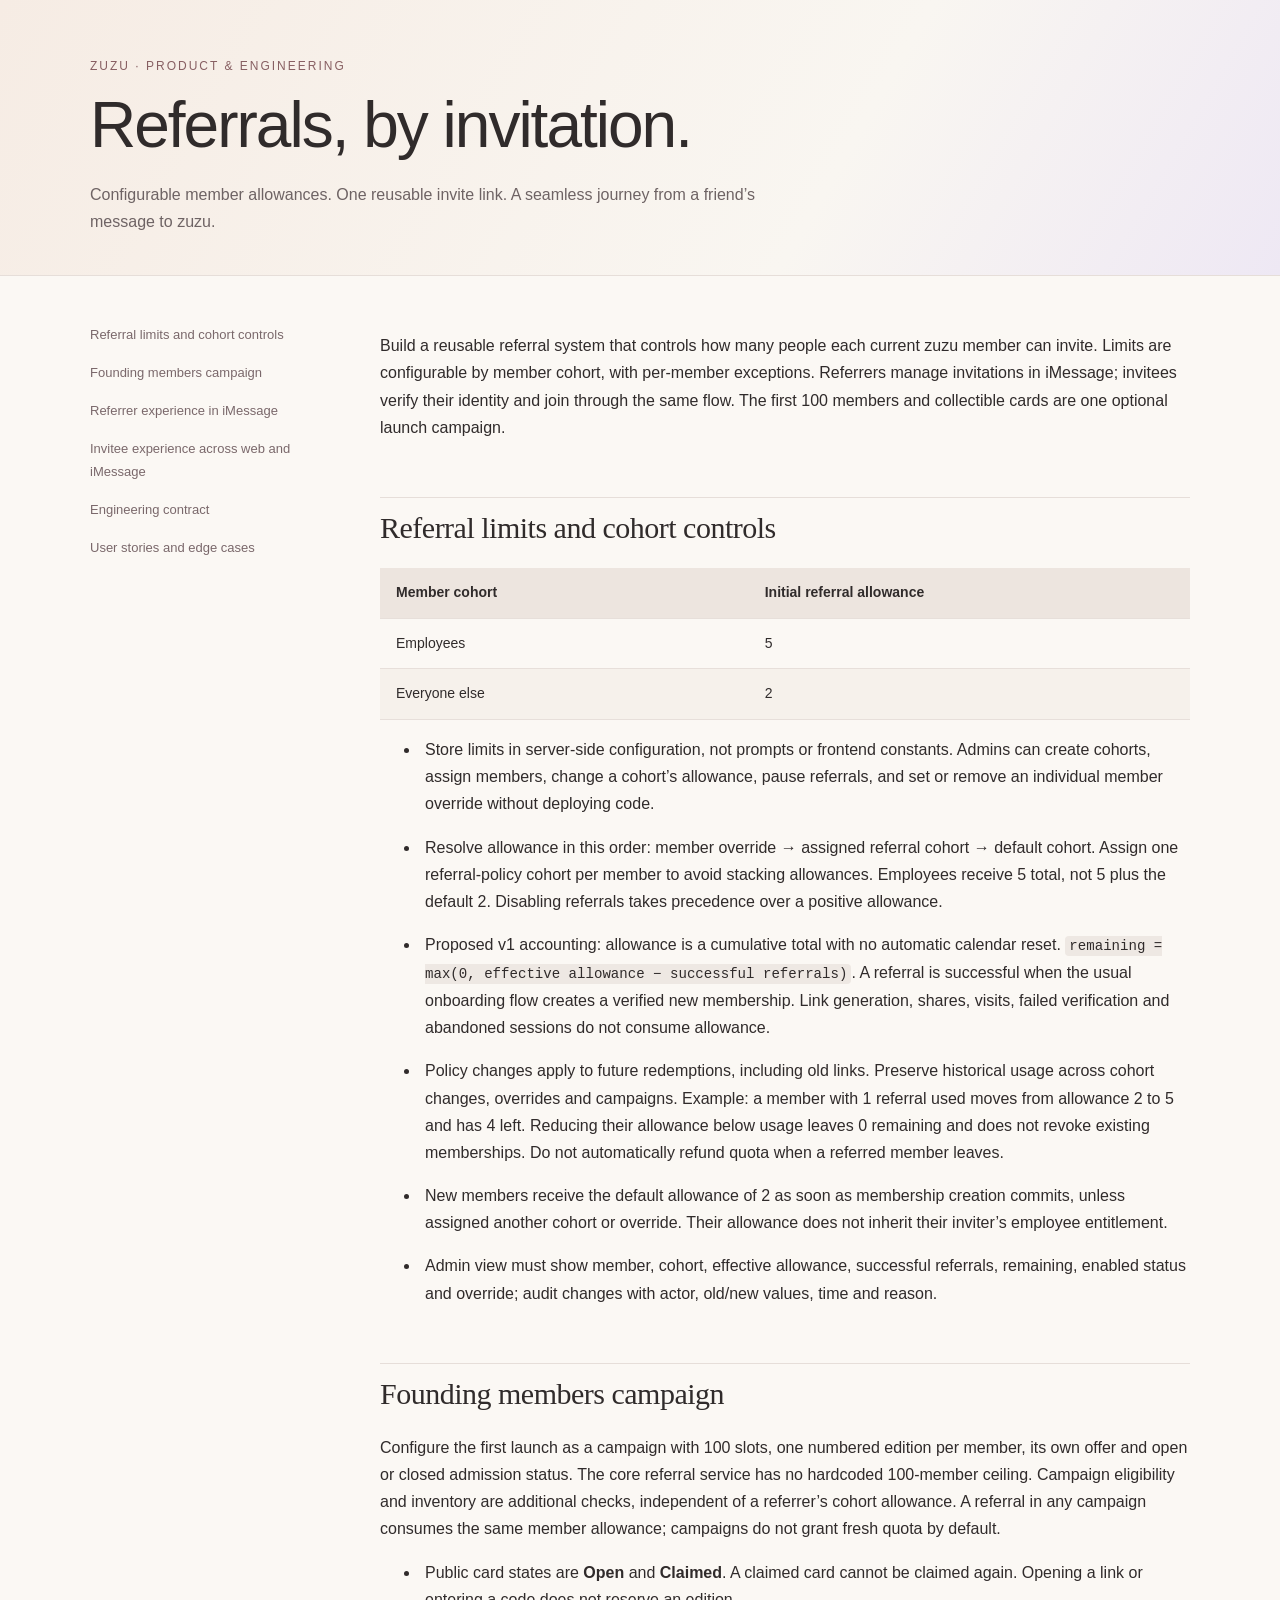
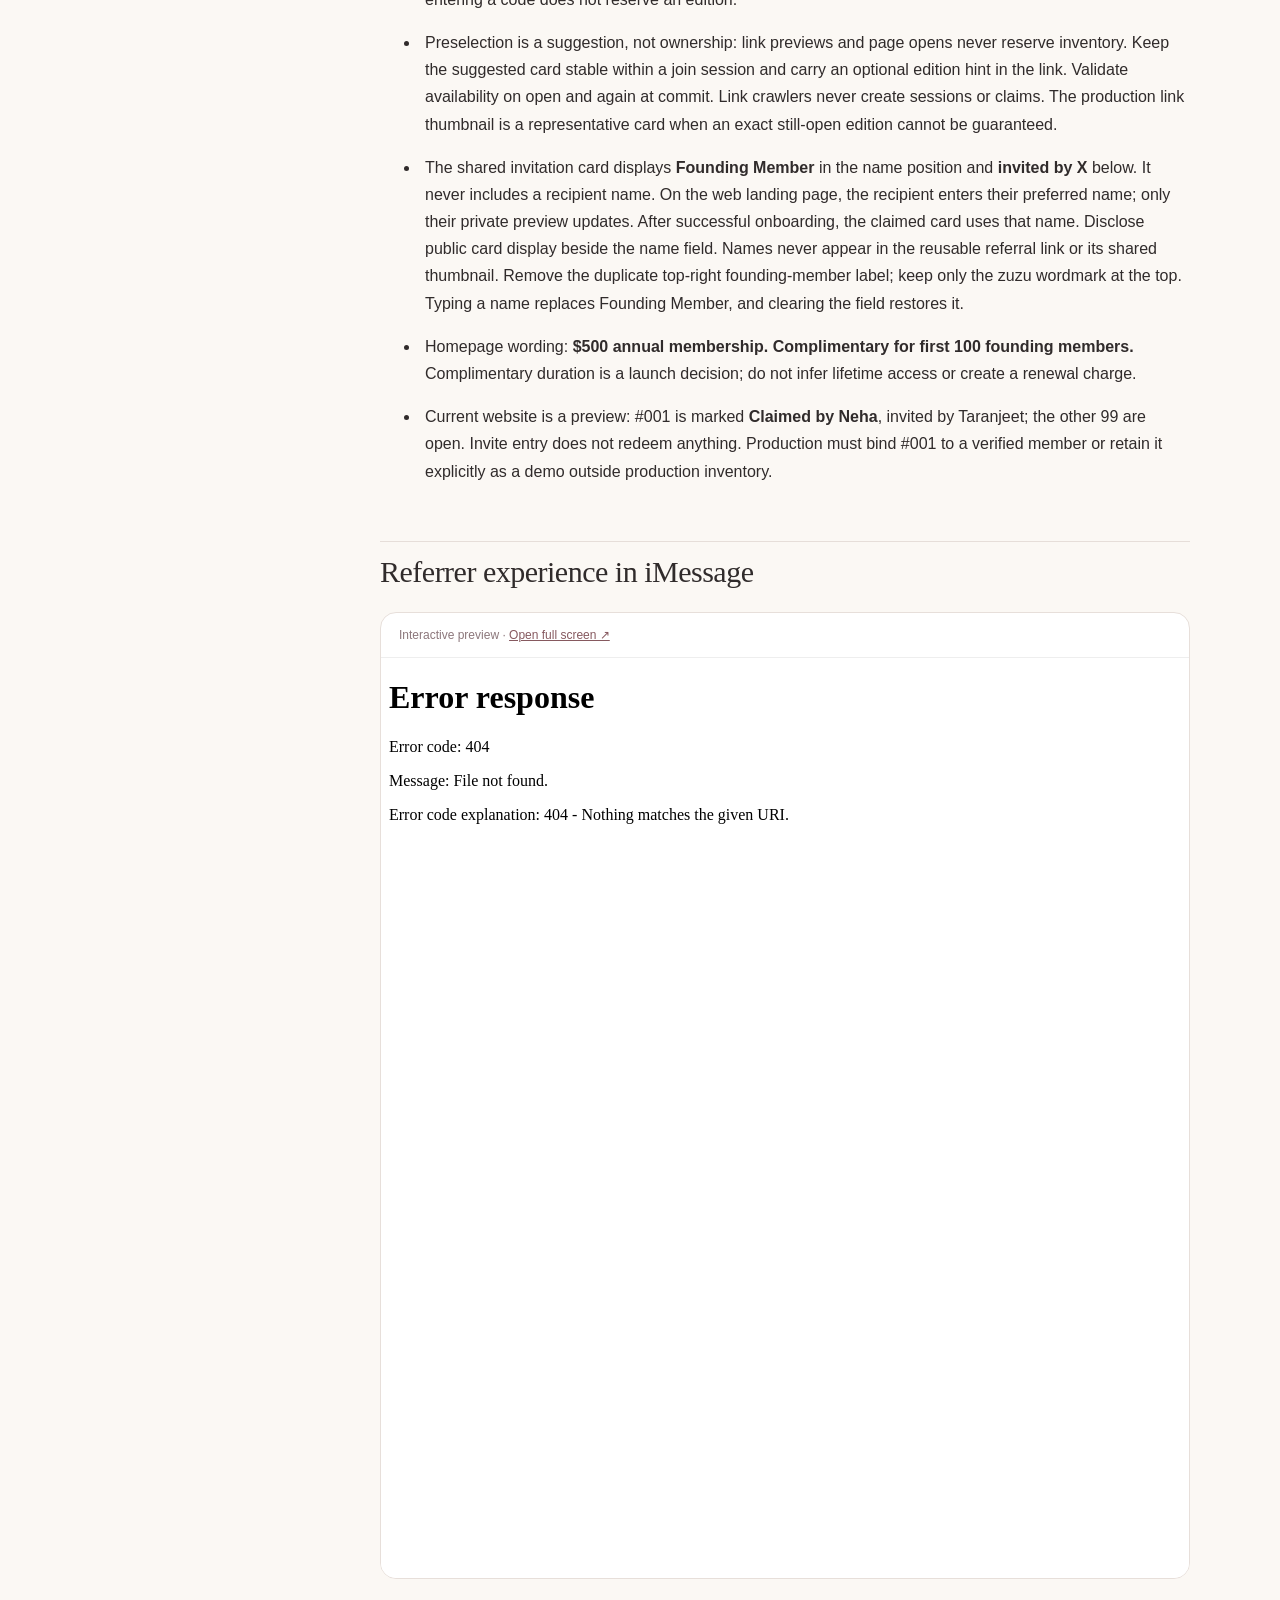
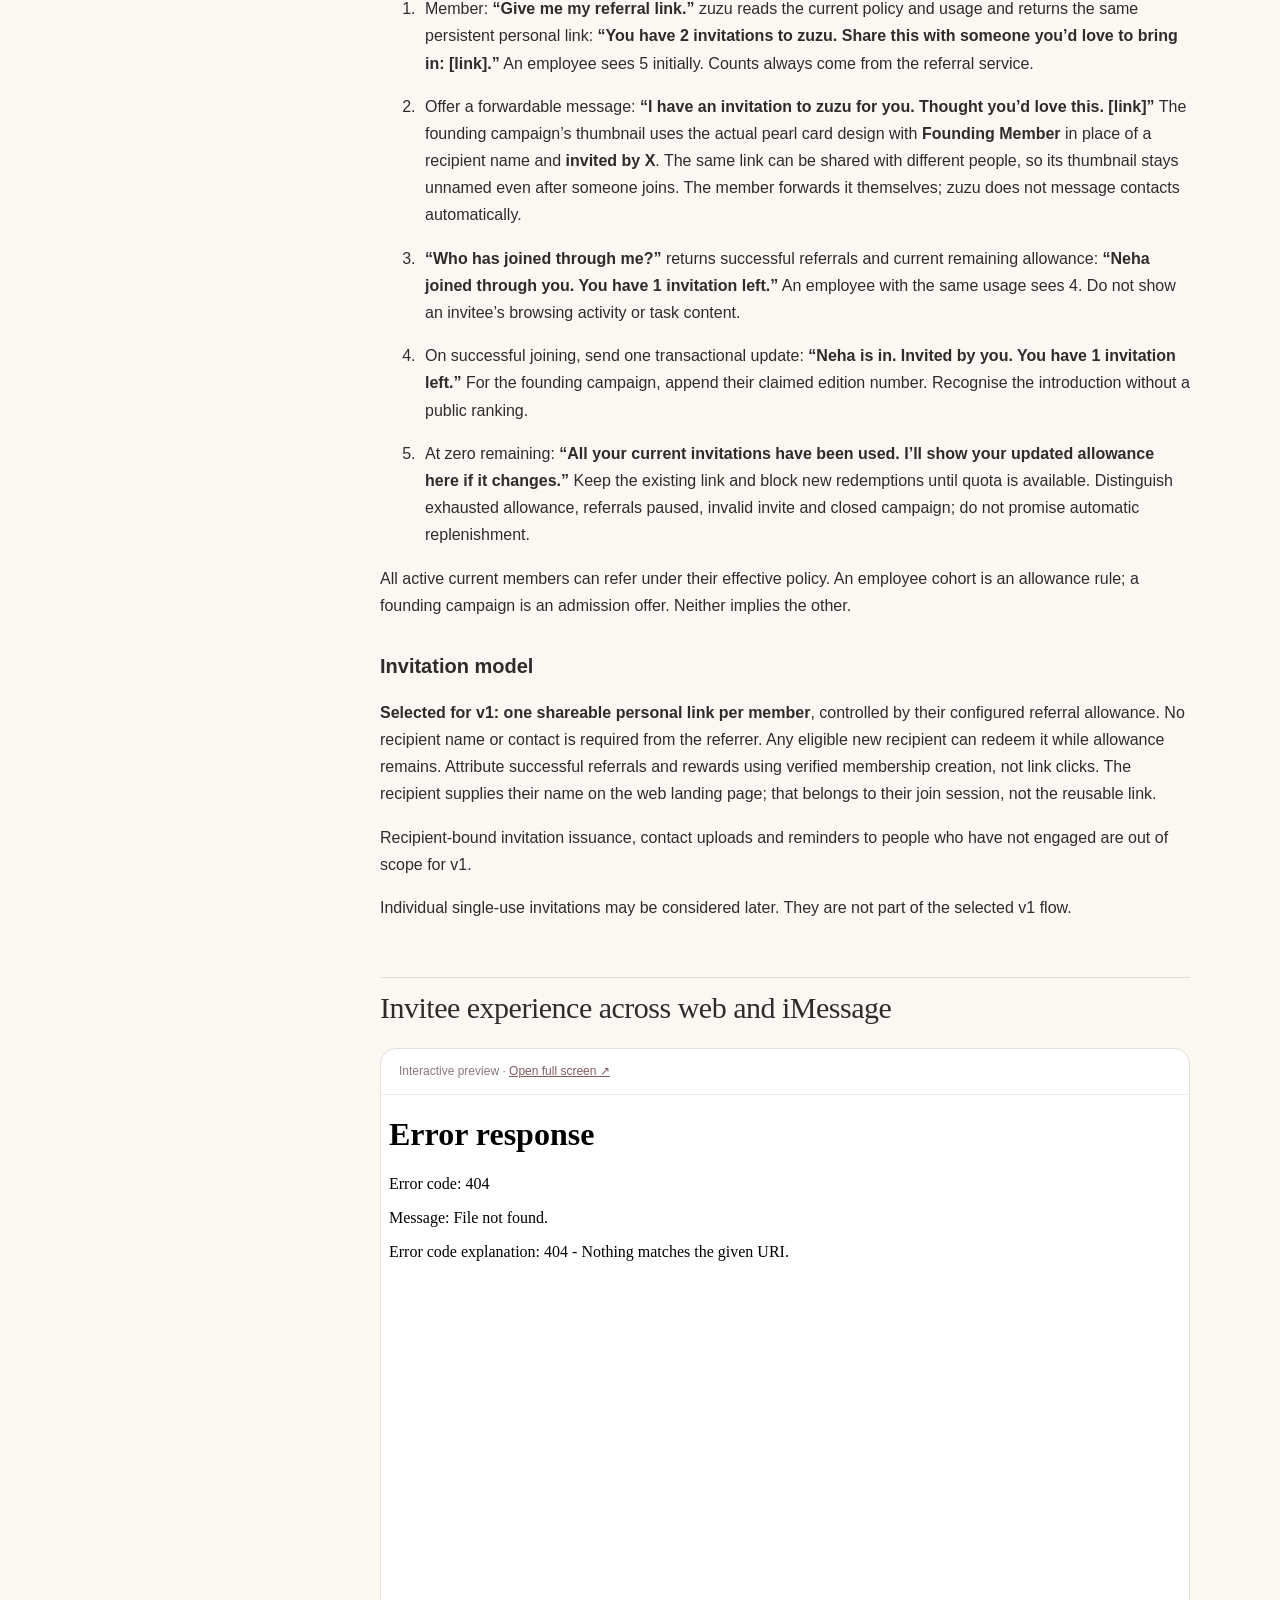
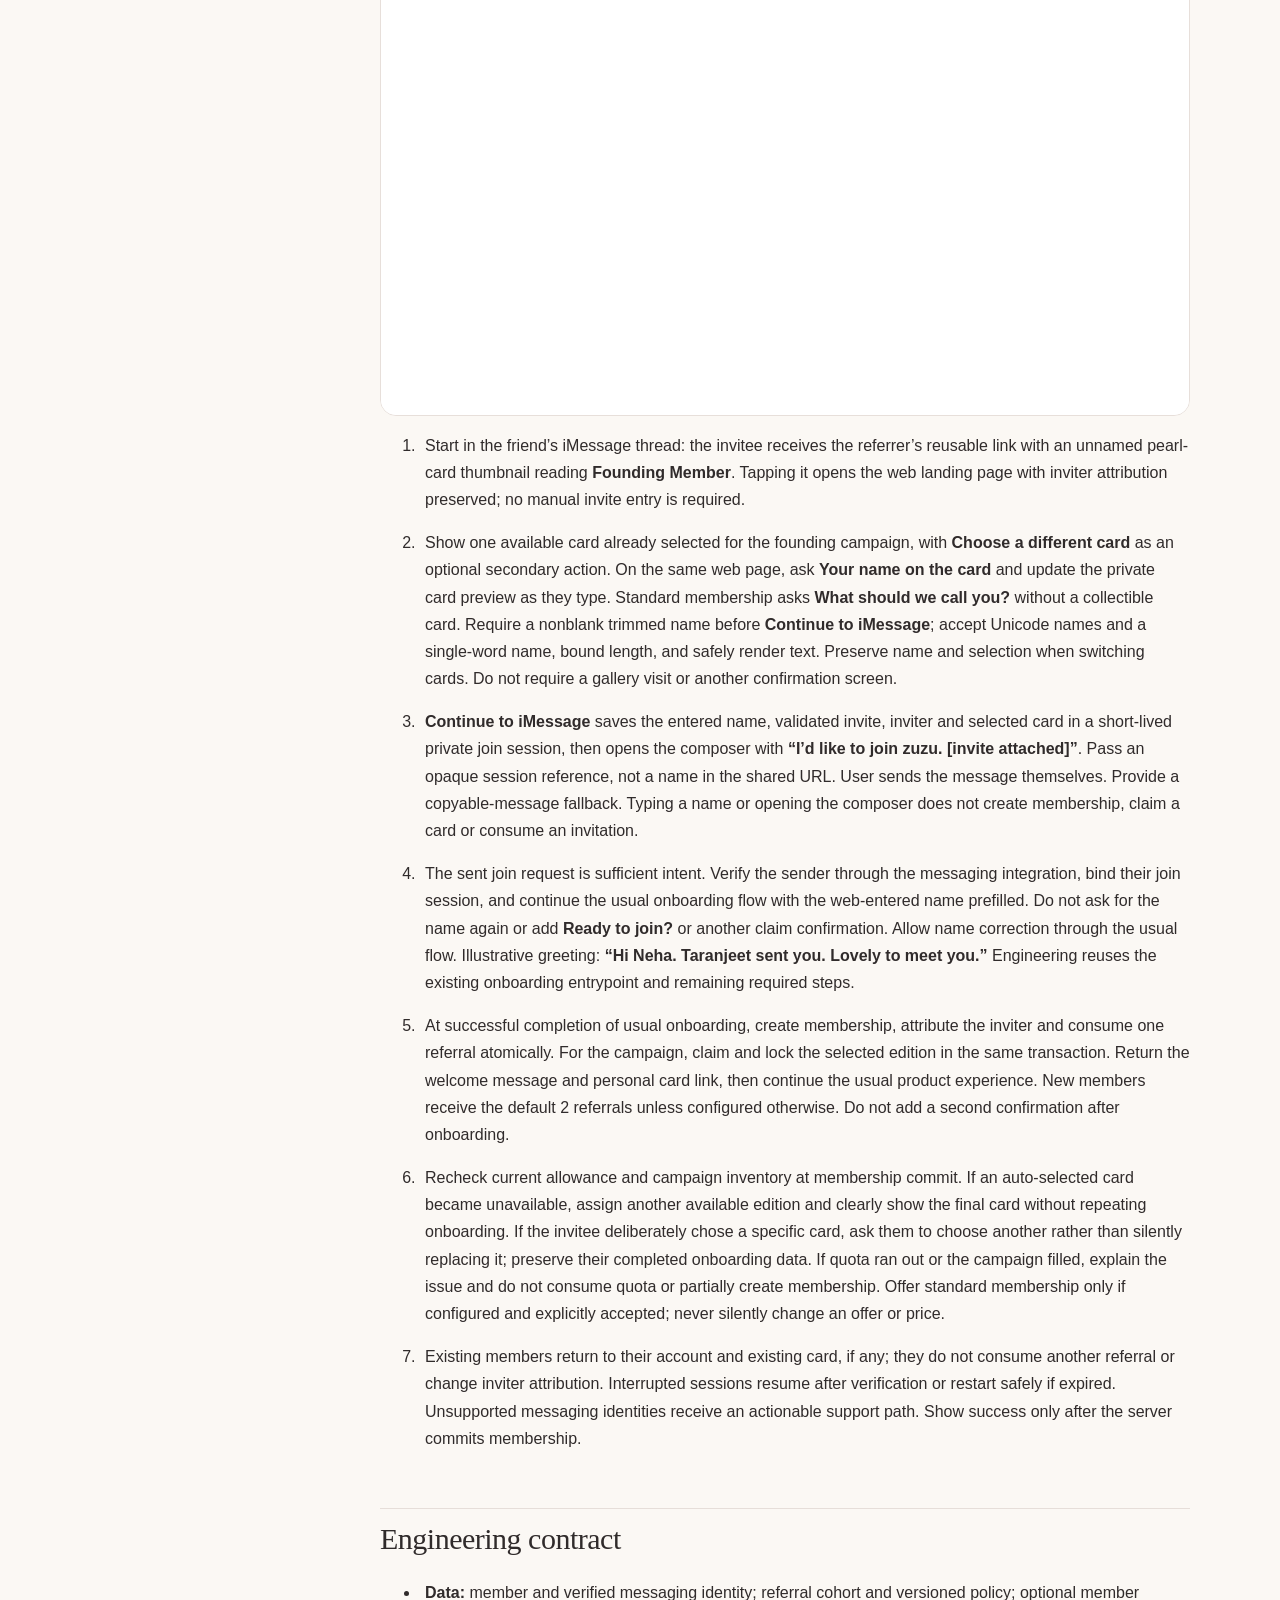
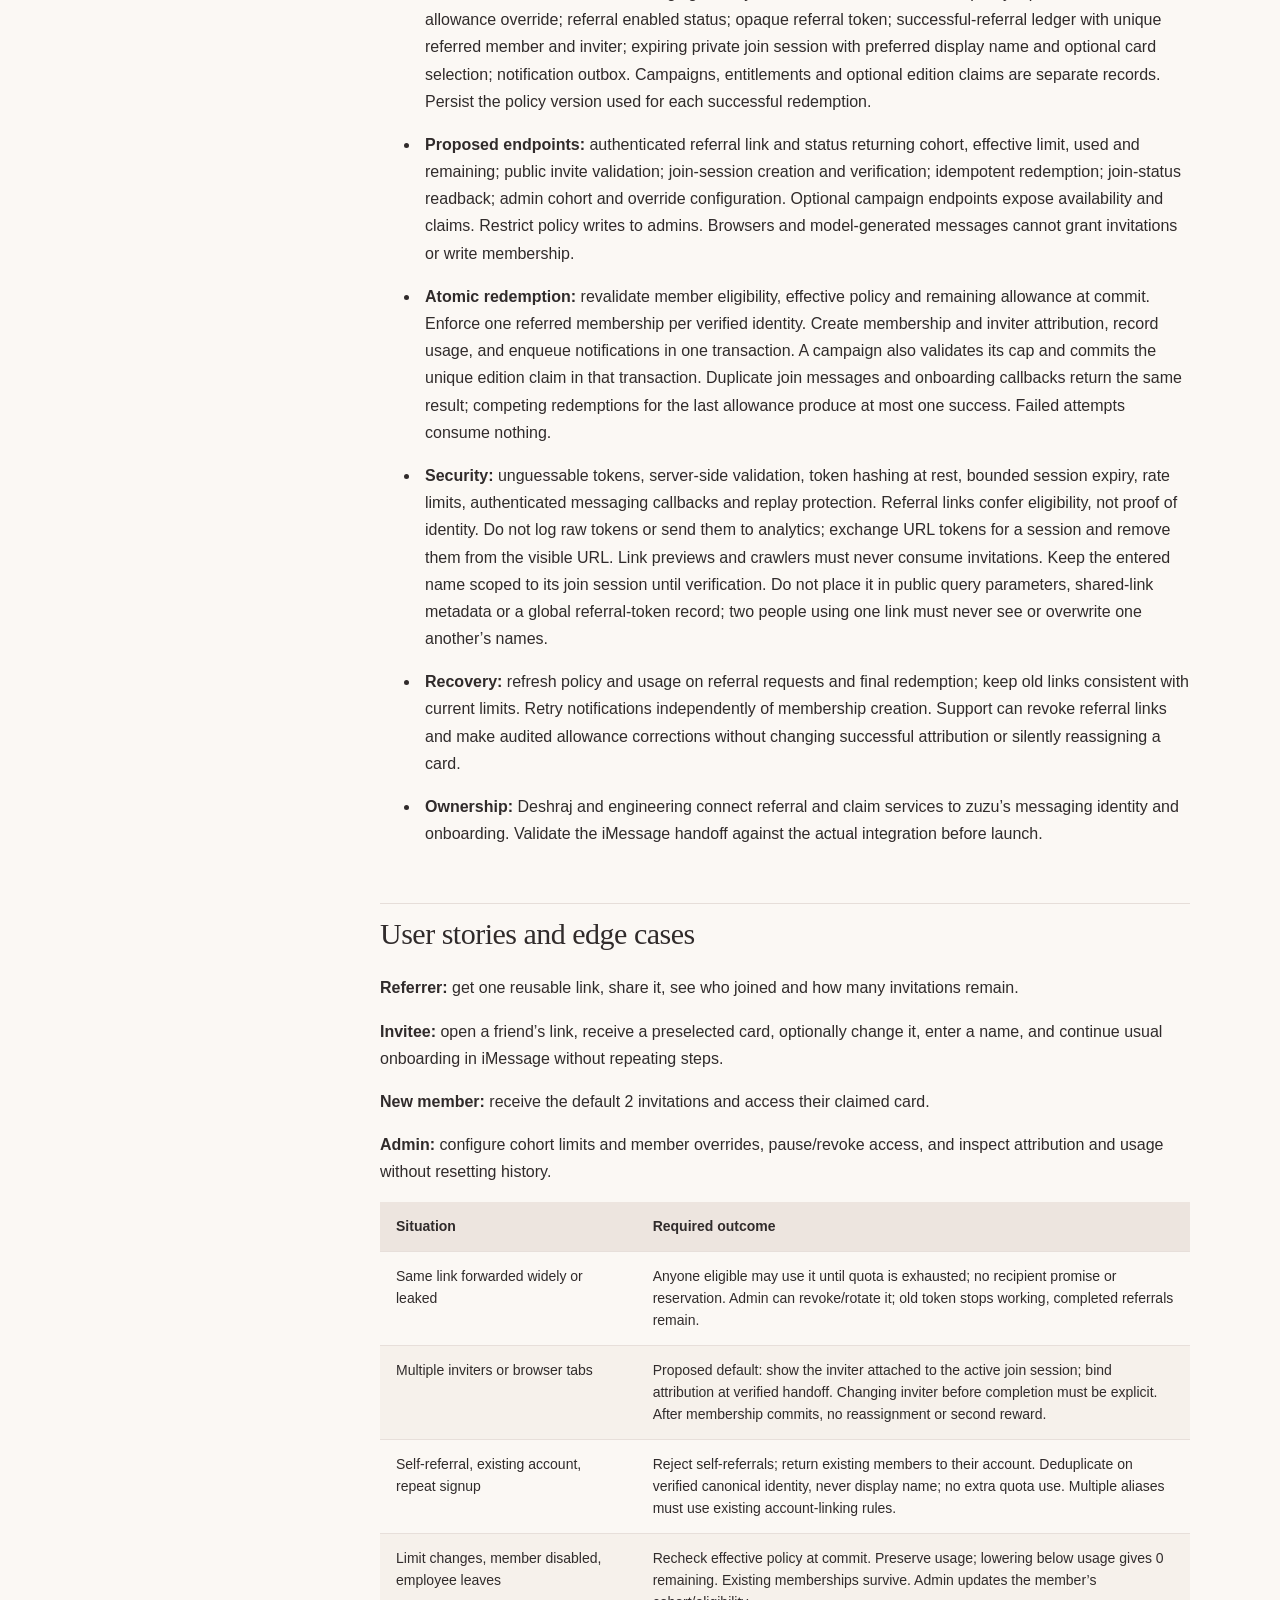
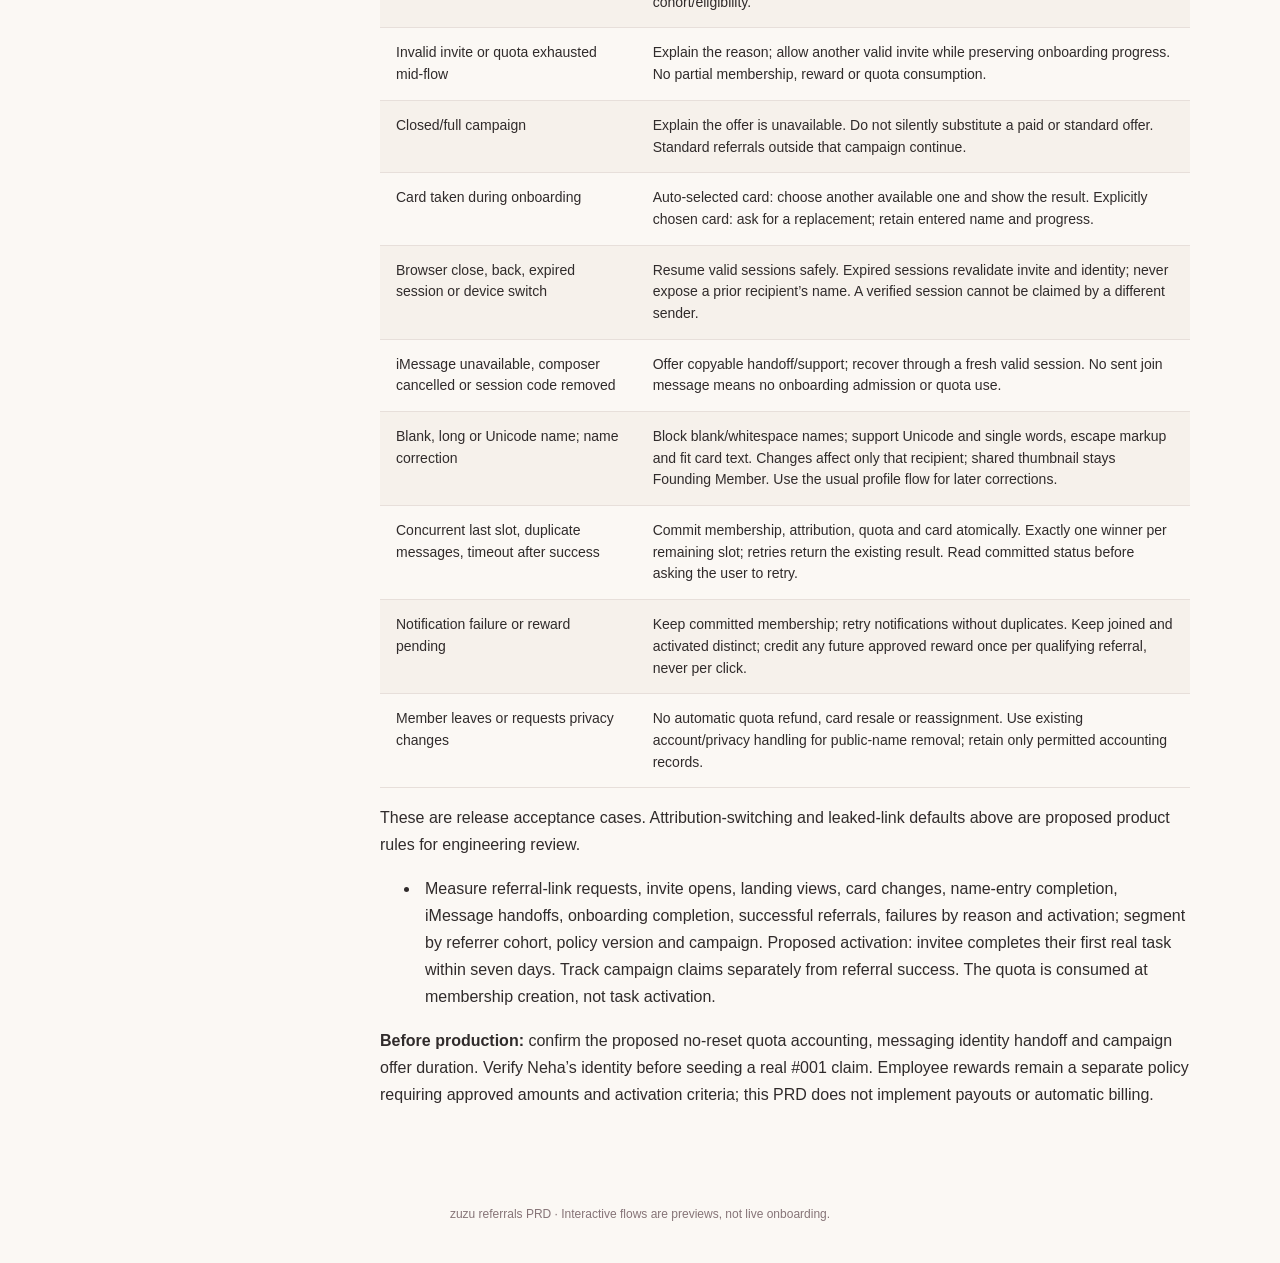
==== index.html @ 3285a761 "Publish index.html for referrals PRD" ====
<!doctype html><html lang="en"><head><meta charset="utf-8"><meta name="viewport" content="width=device-width, initial-scale=1"><meta name="robots" content="noindex,nofollow"><title>zuzu referrals PRD</title><style>*{box-sizing:border-box}html{scroll-behavior:smooth;scroll-padding-top:35px}body{margin:0;background:#fbf8f4;color:#302b2b;font:16px/1.7 -apple-system,BlinkMacSystemFont,Segoe UI,sans-serif}header{border-bottom:1px solid #e6ded9;padding:56px max(24px,calc((100vw - 1100px)/2)) 40px;background:linear-gradient(120deg,#f6ece4,#f9f6f1 65%,#eee8f4)}.eyebrow{font-size:12px;text-transform:uppercase;letter-spacing:2px;color:#875f62}h1{font-size:clamp(36px,6vw,64px);letter-spacing:-2px;line-height:1.1;margin:14px 0 20px;font-weight:500}header p{max-width:690px;margin:0;color:#6e6364}.layout{display:grid;grid-template-columns:230px minmax(0,810px);gap:60px;max-width:1150px;padding:40px 25px;margin:auto}aside{position:sticky;top:32px;align-self:start;font-size:13px}aside a{display:block;padding:8px 0;color:#7a686b;text-decoration:none}main{min-width:0}h2{font:500 30px/1.2 Georgia,serif;letter-spacing:-.5px;margin:56px 0 22px;padding-top:12px;border-top:1px solid #e6ded9}h3{font-size:20px;margin:30px 0 15px}p,ul,ol{margin:16px 0}li{padding-left:5px}strong{font-weight:600}a{color:#86595f}code{background:#eee8e3;padding:2px 4px;border-radius:4px;font-size:.88em}.table{overflow:auto}table{border-collapse:collapse;width:100%;font-size:14px;line-height:1.55}th{text-align:left;background:#ede5df}td,th{padding:14px 16px;vertical-align:top;border-bottom:1px solid #e7dfda}td:first-child{min-width:160px}tr:nth-child(even){background:#f6f1eb}.mock{background:white;border:1px solid #e7dfda;border-radius:16px;overflow:hidden}.mock-label{padding:12px 18px;font-size:12px;color:#8c777b;border-bottom:1px solid #eee}iframe{display:block;width:100%;height:920px;border:0;background:white}footer{padding:40px;text-align:center;color:#867477;font-size:12px}@media(max-width:800px){.layout{display:block;padding:24px 18px}aside{position:static;display:flex;gap:16px;overflow:auto;border-bottom:1px solid #ddd;padding-bottom:12px}aside a{min-width:150px}iframe{height:860px}h2{font-size:28px}header{padding:36px 22px}td,th{padding:12px}}</style></head><body><header><div class="eyebrow">zuzu · Product & engineering</div><h1>Referrals, by invitation.</h1><p>Configurable member allowances. One reusable invite link. A seamless journey from a friend’s message to zuzu.</p></header><div class="layout"><aside><a href="#referral-limits-and-cohort-controls">Referral limits and cohort controls</a><a href="#founding-members-campaign">Founding members campaign</a><a href="#referrer-experience-in-imessage">Referrer experience in iMessage</a><a href="#invitee-experience-across-web-and-imessage">Invitee experience across web and iMessage</a><a href="#engineering-contract">Engineering contract</a><a href="#user-stories-and-edge-cases">User stories and edge cases</a></aside><main><p>Build a reusable referral system that controls how many people each current zuzu member can invite. Limits are configurable by member cohort, with per-member exceptions. Referrers manage invitations in iMessage; invitees verify their identity and join through the same flow. The first 100 members and collectible cards are one optional launch campaign.</p><h2 id="referral-limits-and-cohort-controls">Referral limits and cohort controls</h2><div class="table"><table><thead><tr><th>Member cohort</th><th>Initial referral allowance</th></tr></thead><tbody><tr><td>Employees</td><td>5</td></tr><tr><td>Everyone else</td><td>2</td></tr></tbody></table></div><ul><li>Store limits in server-side configuration, not prompts or frontend constants. Admins can create cohorts, assign members, change a cohort’s allowance, pause referrals, and set or remove an individual member override without deploying code.</li></ul><ul><li>Resolve allowance in this order: member override → assigned referral cohort → default cohort. Assign one referral-policy cohort per member to avoid stacking allowances. Employees receive 5 total, not 5 plus the default 2. Disabling referrals takes precedence over a positive allowance.</li></ul><ul><li>Proposed v1 accounting: allowance is a cumulative total with no automatic calendar reset. <code>remaining = max(0, effective allowance − successful referrals)</code>. A referral is successful when the usual onboarding flow creates a verified new membership. Link generation, shares, visits, failed verification and abandoned sessions do not consume allowance.</li></ul><ul><li>Policy changes apply to future redemptions, including old links. Preserve historical usage across cohort changes, overrides and campaigns. Example: a member with 1 referral used moves from allowance 2 to 5 and has 4 left. Reducing their allowance below usage leaves 0 remaining and does not revoke existing memberships. Do not automatically refund quota when a referred member leaves.</li></ul><ul><li>New members receive the default allowance of 2 as soon as membership creation commits, unless assigned another cohort or override. Their allowance does not inherit their inviter’s employee entitlement.</li></ul><ul><li>Admin view must show member, cohort, effective allowance, successful referrals, remaining, enabled status and override; audit changes with actor, old/new values, time and reason.</li></ul><h2 id="founding-members-campaign">Founding members campaign</h2><p>Configure the first launch as a campaign with 100 slots, one numbered edition per member, its own offer and open or closed admission status. The core referral service has no hardcoded 100-member ceiling. Campaign eligibility and inventory are additional checks, independent of a referrer’s cohort allowance. A referral in any campaign consumes the same member allowance; campaigns do not grant fresh quota by default.</p><ul><li>Public card states are <strong>Open</strong> and <strong>Claimed</strong>. A claimed card cannot be claimed again. Opening a link or entering a code does not reserve an edition.</li></ul><ul><li>Preselection is a suggestion, not ownership: link previews and page opens never reserve inventory. Keep the suggested card stable within a join session and carry an optional edition hint in the link. Validate availability on open and again at commit. Link crawlers never create sessions or claims. The production link thumbnail is a representative card when an exact still-open edition cannot be guaranteed.</li></ul><ul><li>The shared invitation card displays <strong>Founding Member</strong> in the name position and <strong>invited by X</strong> below. It never includes a recipient name. On the web landing page, the recipient enters their preferred name; only their private preview updates. After successful onboarding, the claimed card uses that name. Disclose public card display beside the name field. Names never appear in the reusable referral link or its shared thumbnail. Remove the duplicate top-right founding-member label; keep only the zuzu wordmark at the top. Typing a name replaces Founding Member, and clearing the field restores it.</li></ul><ul><li>Homepage wording: <strong>$500 annual membership. Complimentary for first 100 founding members.</strong> Complimentary duration is a launch decision; do not infer lifetime access or create a renewal charge.</li></ul><ul><li>Current website is a preview: #001 is marked <strong>Claimed by Neha</strong>, invited by Taranjeet; the other 99 are open. Invite entry does not redeem anything. Production must bind #001 to a verified member or retain it explicitly as a demo outside production inventory.</li></ul><h2 id="referrer-experience-in-imessage">Referrer experience in iMessage</h2><div class="mock"><div class="mock-label">Interactive preview · <a href="referrer.html" target="_blank">Open full screen ↗</a></div><iframe title="referrer interactive journey" src="referrer.html" loading="lazy"></iframe></div><ol start="1"><li>Member: <strong>“Give me my referral link.”</strong> zuzu reads the current policy and usage and returns the same persistent personal link: <strong>“You have 2 invitations to zuzu. Share this with someone you’d love to bring in: [link].”</strong> An employee sees 5 initially. Counts always come from the referral service.</li></ol><ol start="2"><li>Offer a forwardable message: <strong>“I have an invitation to zuzu for you. Thought you’d love this. [link]”</strong> The founding campaign’s thumbnail uses the actual pearl card design with <strong>Founding Member</strong> in place of a recipient name and <strong>invited by X</strong>. The same link can be shared with different people, so its thumbnail stays unnamed even after someone joins. The member forwards it themselves; zuzu does not message contacts automatically.</li></ol><ol start="3"><li><strong>“Who has joined through me?”</strong> returns successful referrals and current remaining allowance: <strong>“Neha joined through you. You have 1 invitation left.”</strong> An employee with the same usage sees 4. Do not show an invitee’s browsing activity or task content.</li></ol><ol start="4"><li>On successful joining, send one transactional update: <strong>“Neha is in. Invited by you. You have 1 invitation left.”</strong> For the founding campaign, append their claimed edition number. Recognise the introduction without a public ranking.</li></ol><ol start="5"><li>At zero remaining: <strong>“All your current invitations have been used. I’ll show your updated allowance here if it changes.”</strong> Keep the existing link and block new redemptions until quota is available. Distinguish exhausted allowance, referrals paused, invalid invite and closed campaign; do not promise automatic replenishment.</li></ol><p>All active current members can refer under their effective policy. An employee cohort is an allowance rule; a founding campaign is an admission offer. Neither implies the other.</p><h3 id="invitation-model">Invitation model</h3><p><strong>Selected for v1: one shareable personal link per member</strong>, controlled by their configured referral allowance. No recipient name or contact is required from the referrer. Any eligible new recipient can redeem it while allowance remains. Attribute successful referrals and rewards using verified membership creation, not link clicks. The recipient supplies their name on the web landing page; that belongs to their join session, not the reusable link.</p><p>Recipient-bound invitation issuance, contact uploads and reminders to people who have not engaged are out of scope for v1.</p><p>Individual single-use invitations may be considered later. They are not part of the selected v1 flow.</p><h2 id="invitee-experience-across-web-and-imessage">Invitee experience across web and iMessage</h2><div class="mock"><div class="mock-label">Interactive preview · <a href="invitee.html" target="_blank">Open full screen ↗</a></div><iframe title="invitee interactive journey" src="invitee.html" loading="lazy"></iframe></div><ol start="1"><li>Start in the friend’s iMessage thread: the invitee receives the referrer’s reusable link with an unnamed pearl-card thumbnail reading <strong>Founding Member</strong>. Tapping it opens the web landing page with inviter attribution preserved; no manual invite entry is required.</li></ol><ol start="2"><li>Show one available card already selected for the founding campaign, with <strong>Choose a different card</strong> as an optional secondary action. On the same web page, ask <strong>Your name on the card</strong> and update the private card preview as they type. Standard membership asks <strong>What should we call you?</strong> without a collectible card. Require a nonblank trimmed name before <strong>Continue to iMessage</strong>; accept Unicode names and a single-word name, bound length, and safely render text. Preserve name and selection when switching cards. Do not require a gallery visit or another confirmation screen.</li></ol><ol start="3"><li><strong>Continue to iMessage</strong> saves the entered name, validated invite, inviter and selected card in a short-lived private join session, then opens the composer with <strong>“I’d like to join zuzu. [invite attached]”</strong>. Pass an opaque session reference, not a name in the shared URL. User sends the message themselves. Provide a copyable-message fallback. Typing a name or opening the composer does not create membership, claim a card or consume an invitation.</li></ol><ol start="4"><li>The sent join request is sufficient intent. Verify the sender through the messaging integration, bind their join session, and continue the usual onboarding flow with the web-entered name prefilled. Do not ask for the name again or add <strong>Ready to join?</strong> or another claim confirmation. Allow name correction through the usual flow. Illustrative greeting: <strong>“Hi Neha. Taranjeet sent you. Lovely to meet you.”</strong> Engineering reuses the existing onboarding entrypoint and remaining required steps.</li></ol><ol start="5"><li>At successful completion of usual onboarding, create membership, attribute the inviter and consume one referral atomically. For the campaign, claim and lock the selected edition in the same transaction. Return the welcome message and personal card link, then continue the usual product experience. New members receive the default 2 referrals unless configured otherwise. Do not add a second confirmation after onboarding.</li></ol><ol start="6"><li>Recheck current allowance and campaign inventory at membership commit. If an auto-selected card became unavailable, assign another available edition and clearly show the final card without repeating onboarding. If the invitee deliberately chose a specific card, ask them to choose another rather than silently replacing it; preserve their completed onboarding data. If quota ran out or the campaign filled, explain the issue and do not consume quota or partially create membership. Offer standard membership only if configured and explicitly accepted; never silently change an offer or price.</li></ol><ol start="7"><li>Existing members return to their account and existing card, if any; they do not consume another referral or change inviter attribution. Interrupted sessions resume after verification or restart safely if expired. Unsupported messaging identities receive an actionable support path. Show success only after the server commits membership.</li></ol><h2 id="engineering-contract">Engineering contract</h2><ul><li><strong>Data:</strong> member and verified messaging identity; referral cohort and versioned policy; optional member allowance override; referral enabled status; opaque referral token; successful-referral ledger with unique referred member and inviter; expiring private join session with preferred display name and optional card selection; notification outbox. Campaigns, entitlements and optional edition claims are separate records. Persist the policy version used for each successful redemption.</li></ul><ul><li><strong>Proposed endpoints:</strong> authenticated referral link and status returning cohort, effective limit, used and remaining; public invite validation; join-session creation and verification; idempotent redemption; join-status readback; admin cohort and override configuration. Optional campaign endpoints expose availability and claims. Restrict policy writes to admins. Browsers and model-generated messages cannot grant invitations or write membership.</li></ul><ul><li><strong>Atomic redemption:</strong> revalidate member eligibility, effective policy and remaining allowance at commit. Enforce one referred membership per verified identity. Create membership and inviter attribution, record usage, and enqueue notifications in one transaction. A campaign also validates its cap and commits the unique edition claim in that transaction. Duplicate join messages and onboarding callbacks return the same result; competing redemptions for the last allowance produce at most one success. Failed attempts consume nothing.</li></ul><ul><li><strong>Security:</strong> unguessable tokens, server-side validation, token hashing at rest, bounded session expiry, rate limits, authenticated messaging callbacks and replay protection. Referral links confer eligibility, not proof of identity. Do not log raw tokens or send them to analytics; exchange URL tokens for a session and remove them from the visible URL. Link previews and crawlers must never consume invitations. Keep the entered name scoped to its join session until verification. Do not place it in public query parameters, shared-link metadata or a global referral-token record; two people using one link must never see or overwrite one another’s names.</li></ul><ul><li><strong>Recovery:</strong> refresh policy and usage on referral requests and final redemption; keep old links consistent with current limits. Retry notifications independently of membership creation. Support can revoke referral links and make audited allowance corrections without changing successful attribution or silently reassigning a card.</li></ul><ul><li><strong>Ownership:</strong> Deshraj and engineering connect referral and claim services to zuzu’s messaging identity and onboarding. Validate the iMessage handoff against the actual integration before launch.</li></ul><h2 id="user-stories-and-edge-cases">User stories and edge cases</h2><p><strong>Referrer:</strong> get one reusable link, share it, see who joined and how many invitations remain.</p><p><strong>Invitee:</strong> open a friend’s link, receive a preselected card, optionally change it, enter a name, and continue usual onboarding in iMessage without repeating steps.</p><p><strong>New member:</strong> receive the default 2 invitations and access their claimed card.</p><p><strong>Admin:</strong> configure cohort limits and member overrides, pause/revoke access, and inspect attribution and usage without resetting history.</p><div class="table"><table><thead><tr><th>Situation</th><th>Required outcome</th></tr></thead><tbody><tr><td>Same link forwarded widely or leaked</td><td>Anyone eligible may use it until quota is exhausted; no recipient promise or reservation. Admin can revoke/rotate it; old token stops working, completed referrals remain.</td></tr><tr><td>Multiple inviters or browser tabs</td><td>Proposed default: show the inviter attached to the active join session; bind attribution at verified handoff. Changing inviter before completion must be explicit. After membership commits, no reassignment or second reward.</td></tr><tr><td>Self-referral, existing account, repeat signup</td><td>Reject self-referrals; return existing members to their account. Deduplicate on verified canonical identity, never display name; no extra quota use. Multiple aliases must use existing account-linking rules.</td></tr><tr><td>Limit changes, member disabled, employee leaves</td><td>Recheck effective policy at commit. Preserve usage; lowering below usage gives 0 remaining. Existing memberships survive. Admin updates the member’s cohort/eligibility.</td></tr><tr><td>Invalid invite or quota exhausted mid-flow</td><td>Explain the reason; allow another valid invite while preserving onboarding progress. No partial membership, reward or quota consumption.</td></tr><tr><td>Closed/full campaign</td><td>Explain the offer is unavailable. Do not silently substitute a paid or standard offer. Standard referrals outside that campaign continue.</td></tr><tr><td>Card taken during onboarding</td><td>Auto-selected card: choose another available one and show the result. Explicitly chosen card: ask for a replacement; retain entered name and progress.</td></tr><tr><td>Browser close, back, expired session or device switch</td><td>Resume valid sessions safely. Expired sessions revalidate invite and identity; never expose a prior recipient’s name. A verified session cannot be claimed by a different sender.</td></tr><tr><td>iMessage unavailable, composer cancelled or session code removed</td><td>Offer copyable handoff/support; recover through a fresh valid session. No sent join message means no onboarding admission or quota use.</td></tr><tr><td>Blank, long or Unicode name; name correction</td><td>Block blank/whitespace names; support Unicode and single words, escape markup and fit card text. Changes affect only that recipient; shared thumbnail stays Founding Member. Use the usual profile flow for later corrections.</td></tr><tr><td>Concurrent last slot, duplicate messages, timeout after success</td><td>Commit membership, attribution, quota and card atomically. Exactly one winner per remaining slot; retries return the existing result. Read committed status before asking the user to retry.</td></tr><tr><td>Notification failure or reward pending</td><td>Keep committed membership; retry notifications without duplicates. Keep joined and activated distinct; credit any future approved reward once per qualifying referral, never per click.</td></tr><tr><td>Member leaves or requests privacy changes</td><td>No automatic quota refund, card resale or reassignment. Use existing account/privacy handling for public-name removal; retain only permitted accounting records.</td></tr></tbody></table></div><p>These are release acceptance cases. Attribution-switching and leaked-link defaults above are proposed product rules for engineering review.</p><ul><li>Measure referral-link requests, invite opens, landing views, card changes, name-entry completion, iMessage handoffs, onboarding completion, successful referrals, failures by reason and activation; segment by referrer cohort, policy version and campaign. Proposed activation: invitee completes their first real task within seven days. Track campaign claims separately from referral success. The quota is consumed at membership creation, not task activation.</li></ul><p><strong>Before production:</strong> confirm the proposed no-reset quota accounting, messaging identity handoff and campaign offer duration. Verify Neha’s identity before seeding a real #001 claim. Employee rewards remain a separate policy requiring approved amounts and activation criteria; this PRD does not implement payouts or automatic billing.</p></main></div><footer>zuzu referrals PRD · Interactive flows are previews, not live onboarding.</footer></body></html>
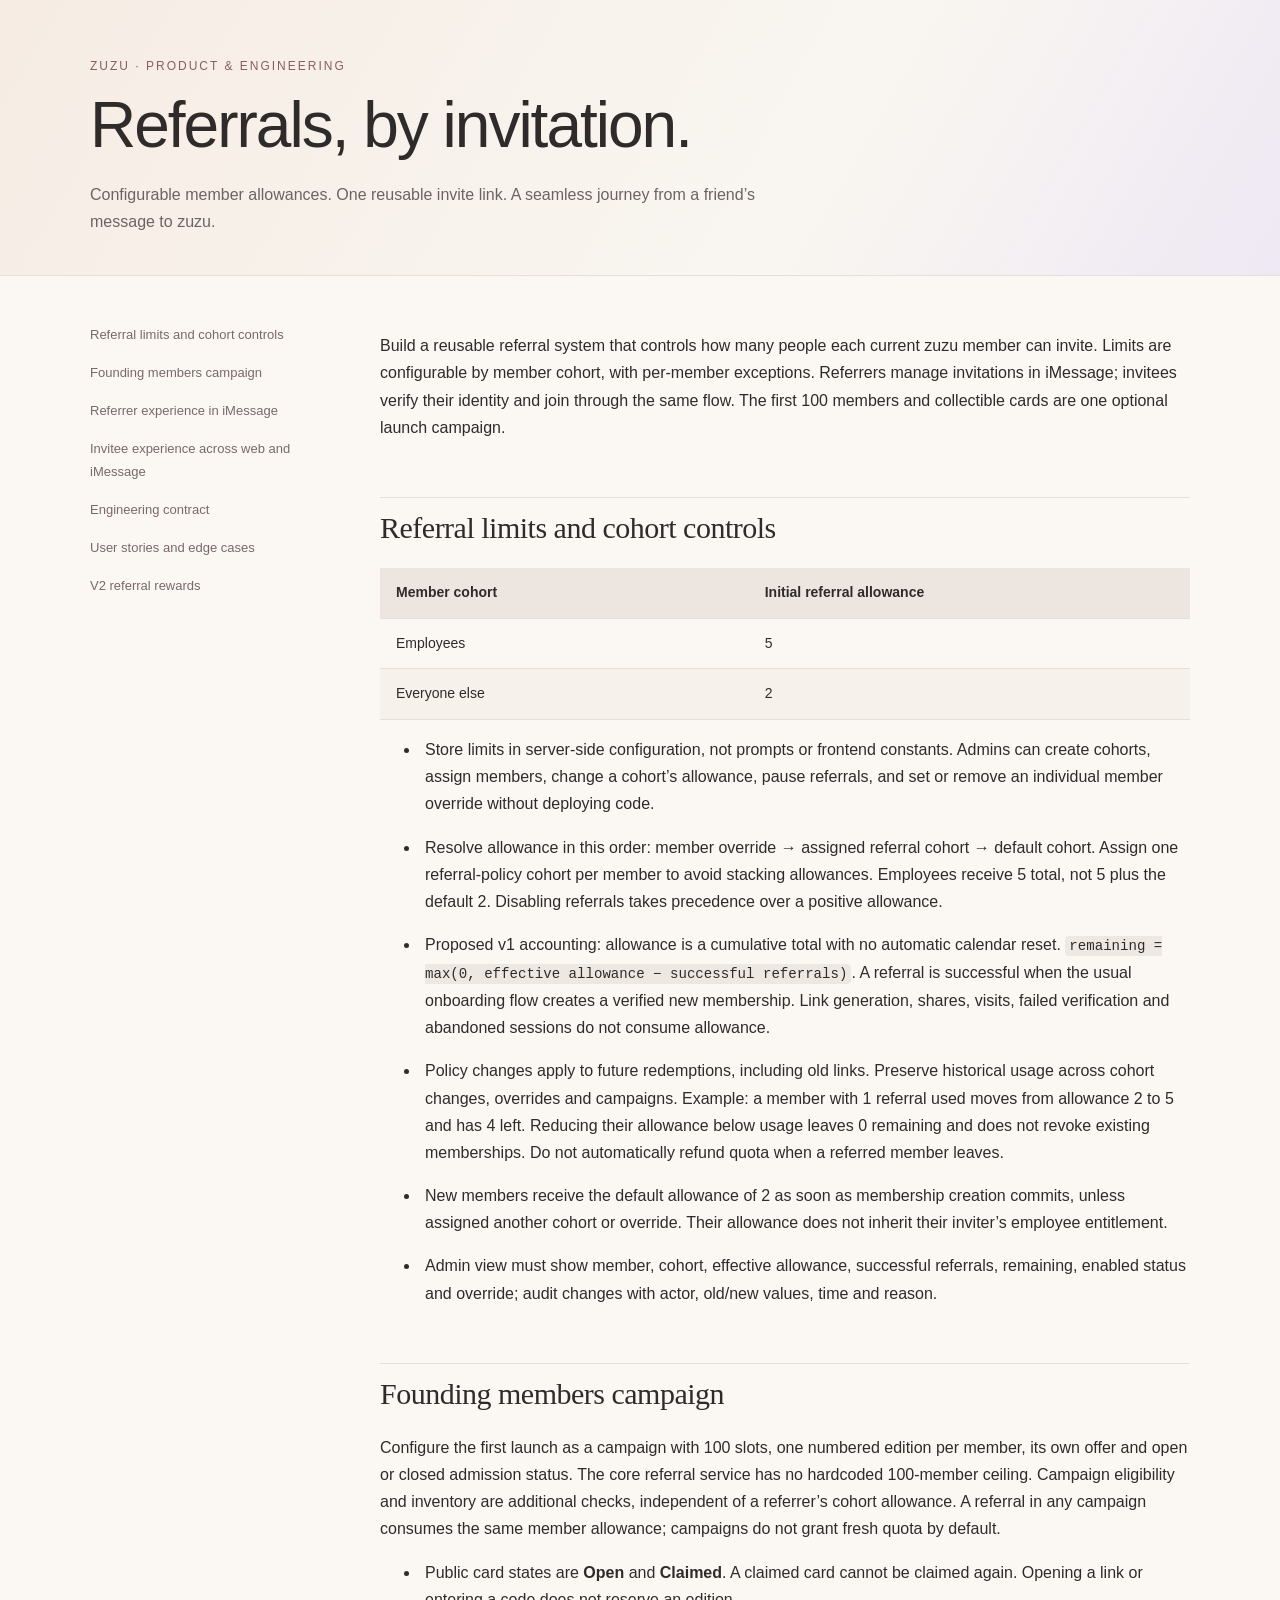
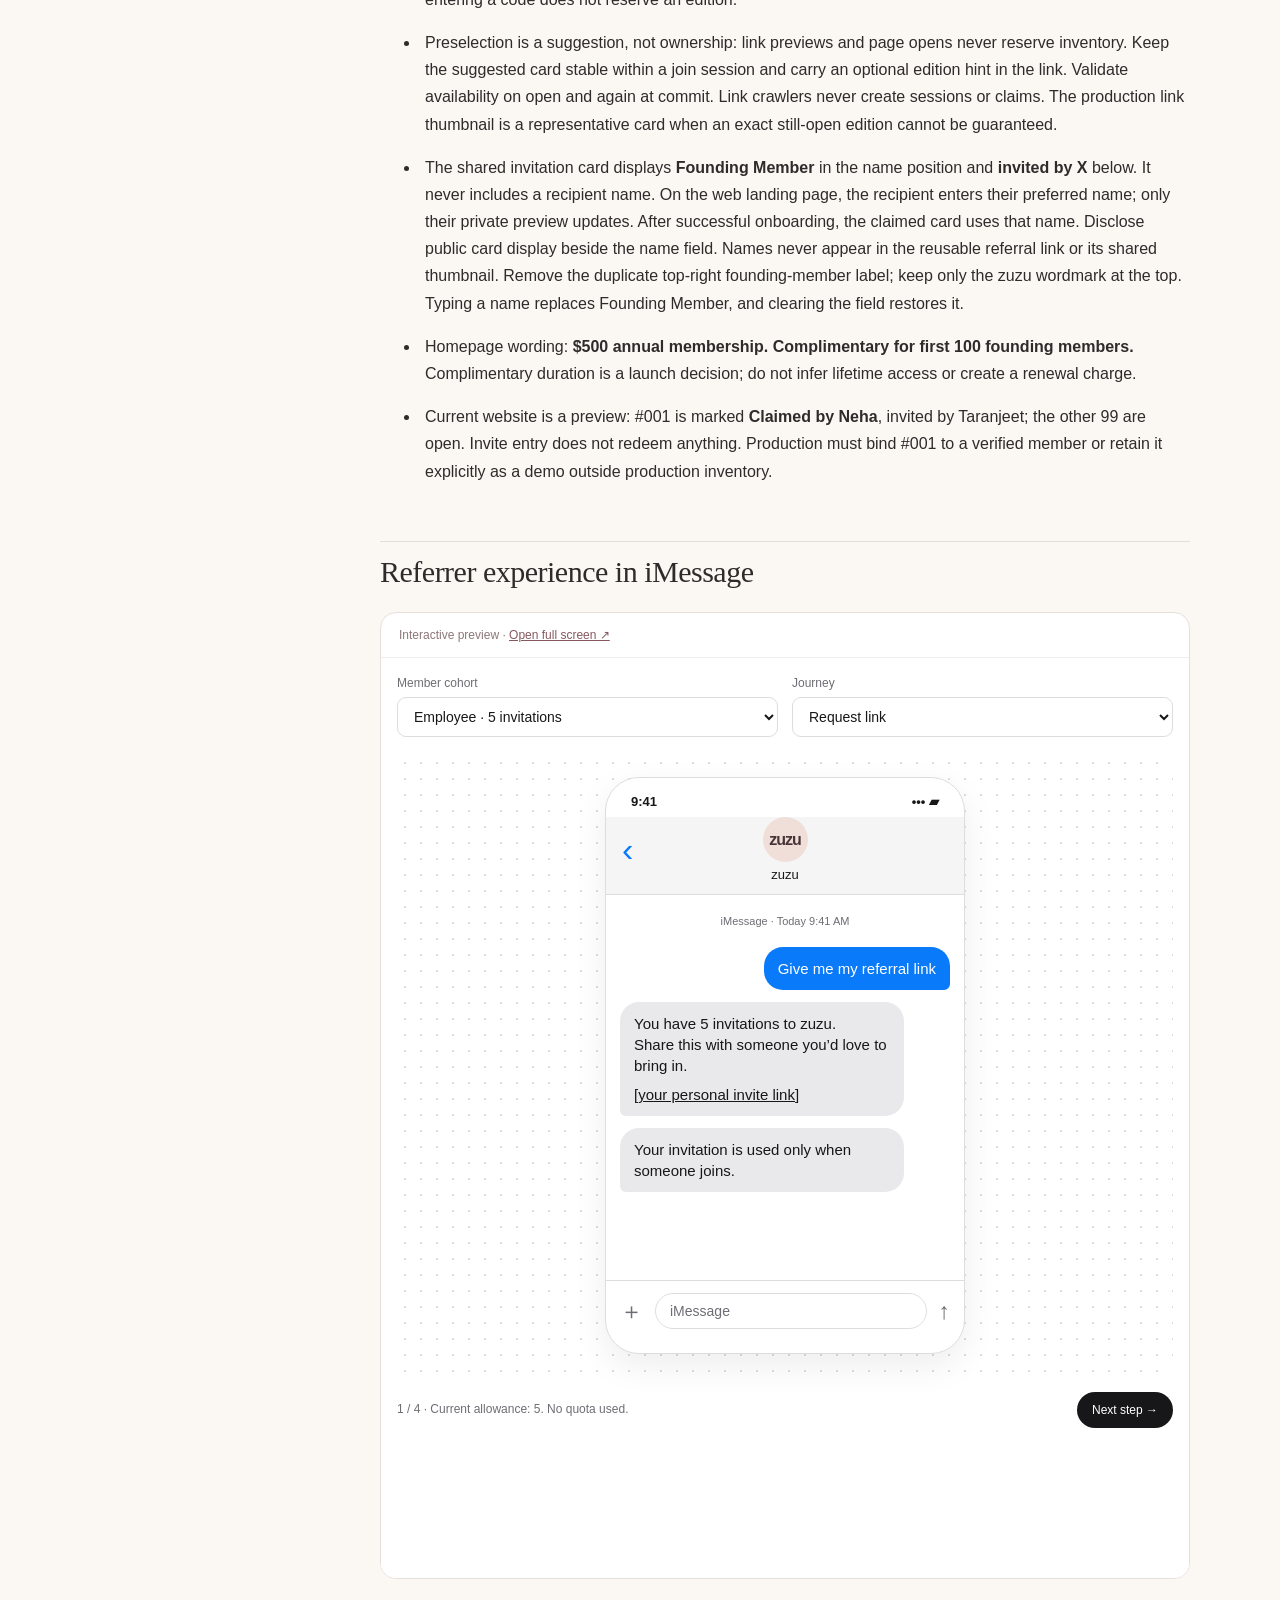
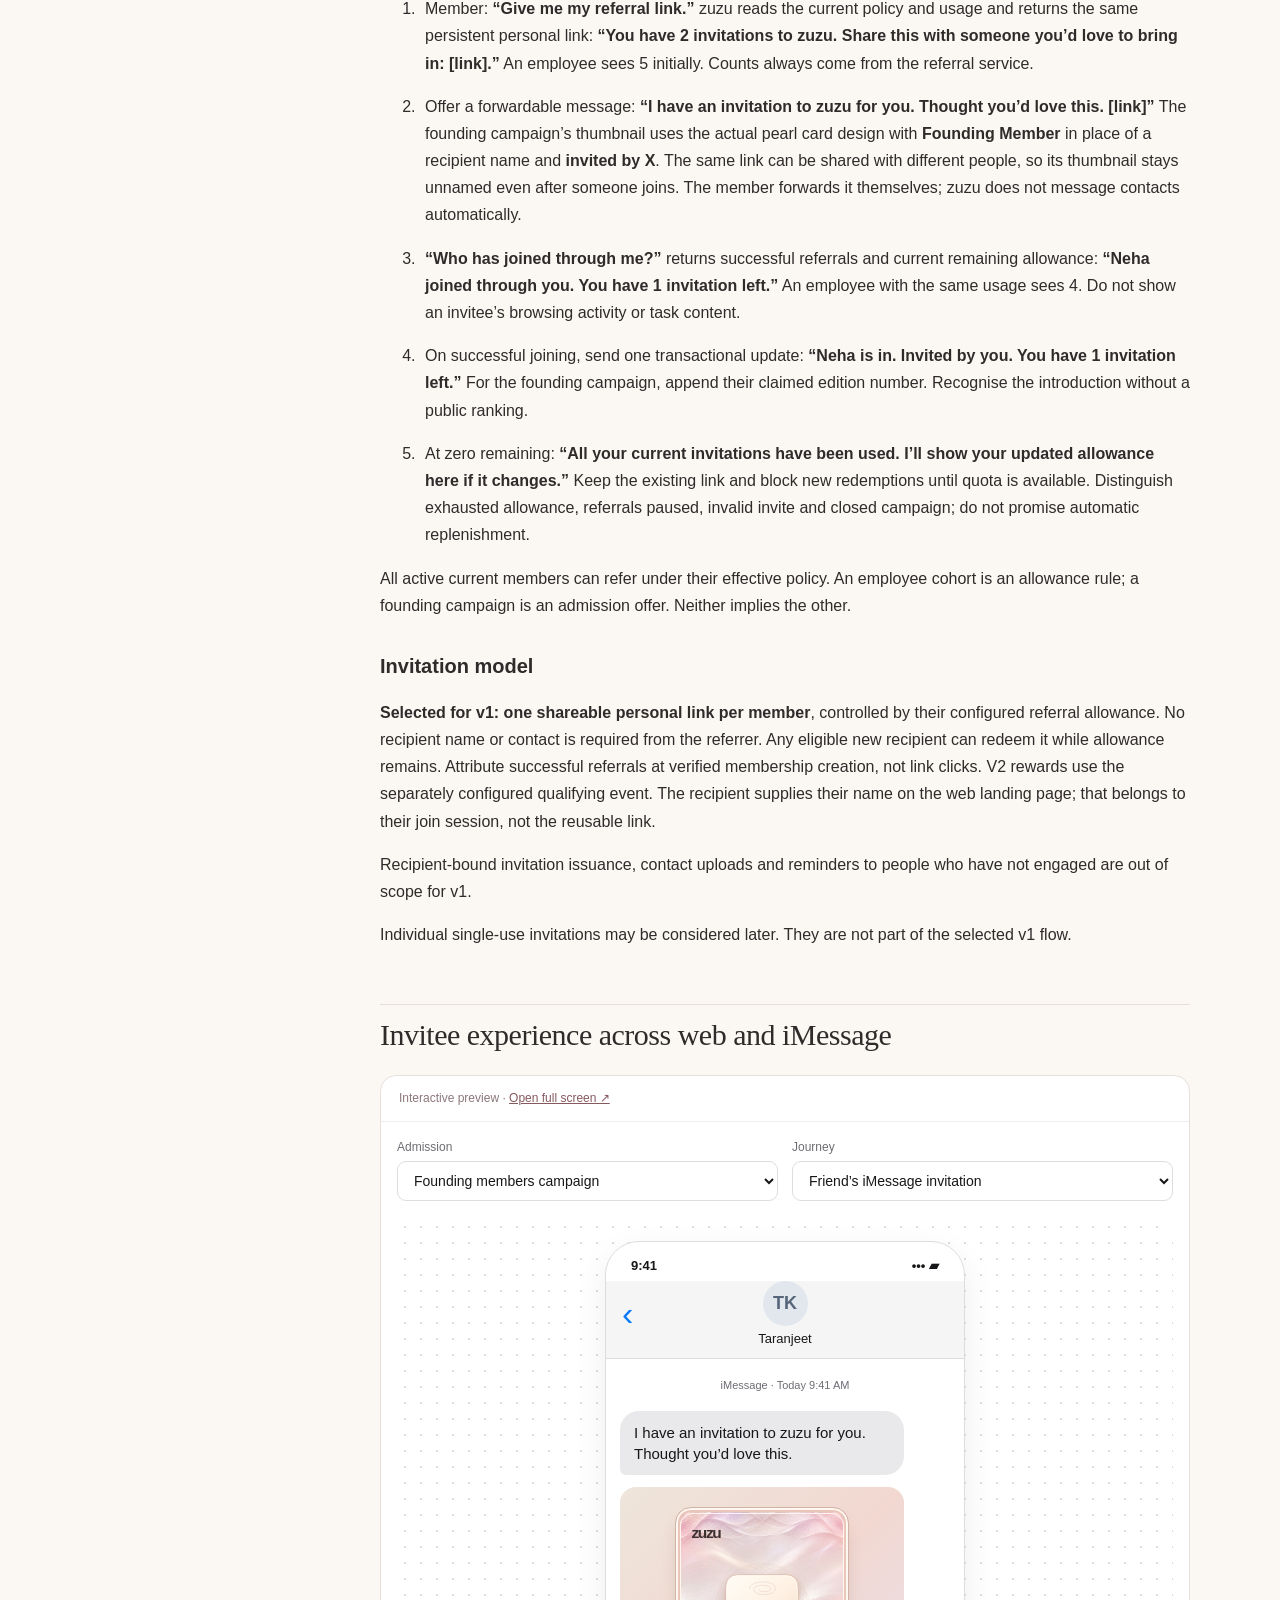
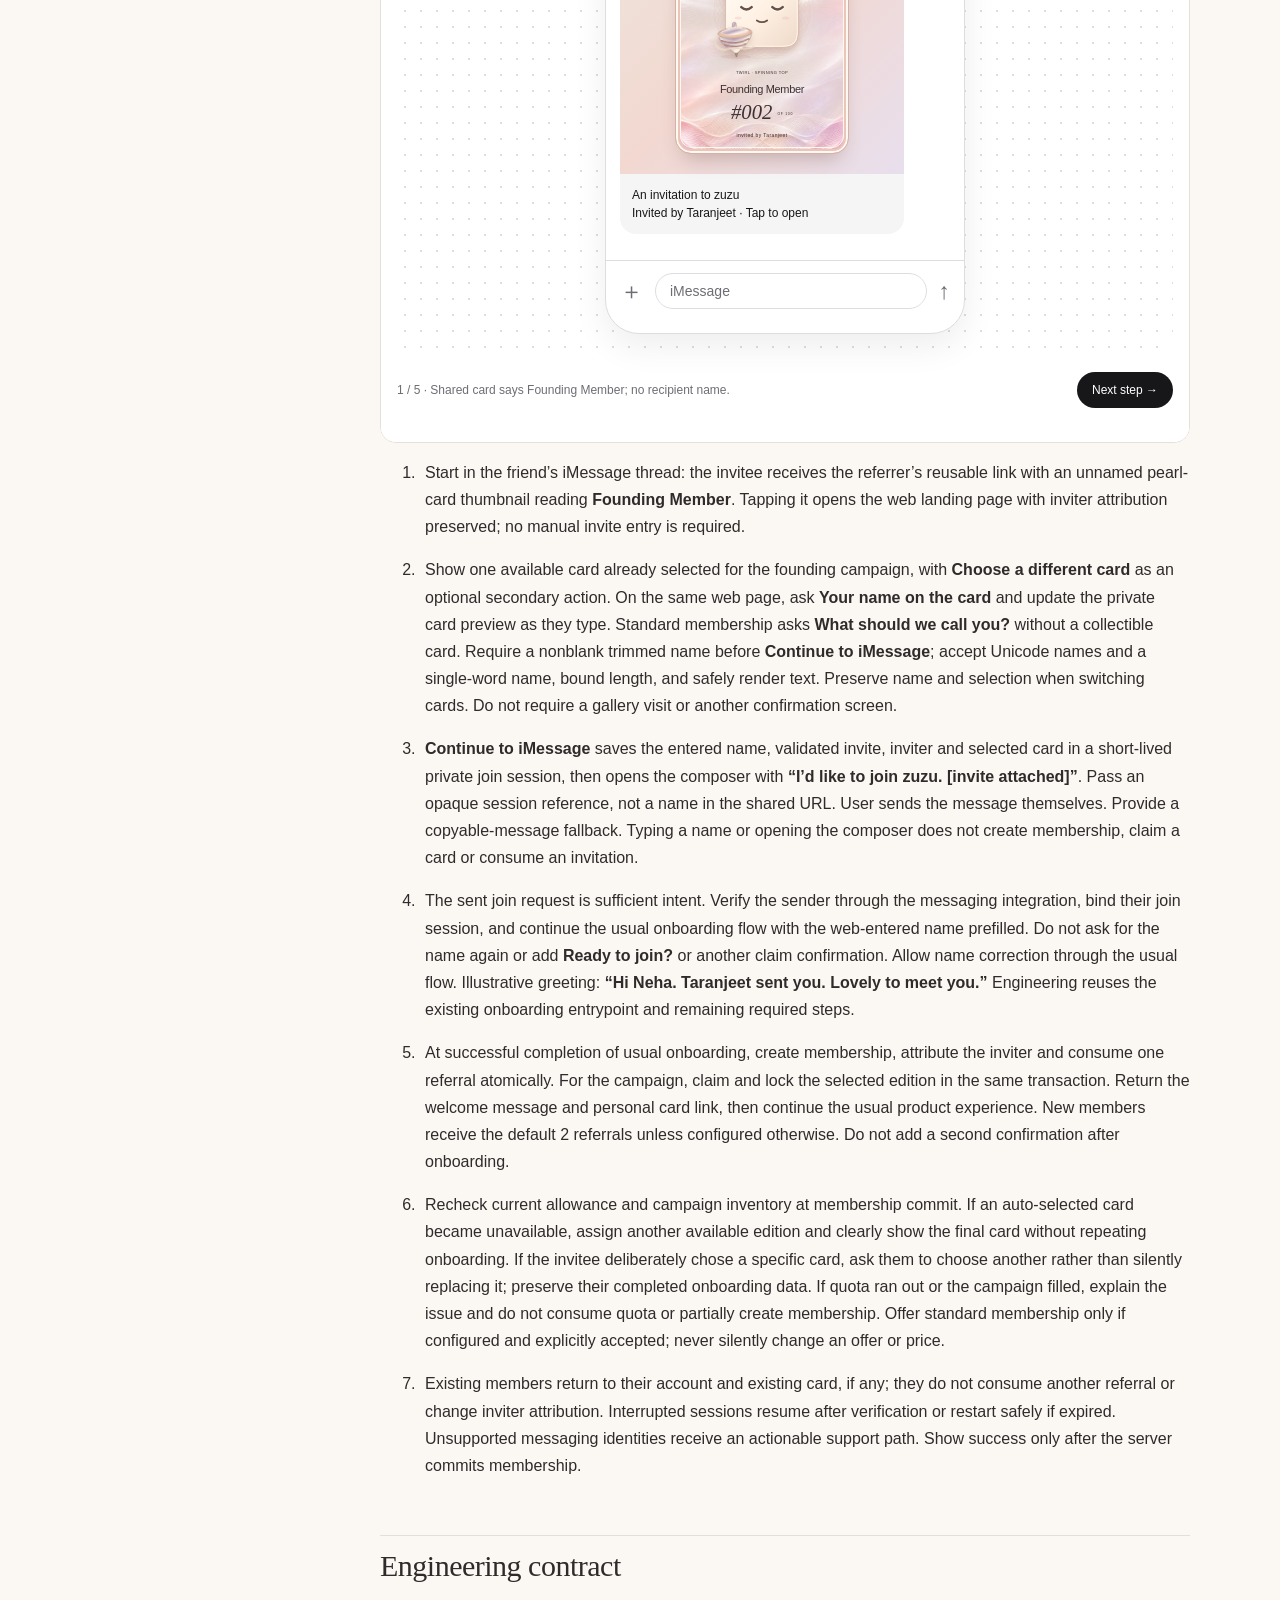
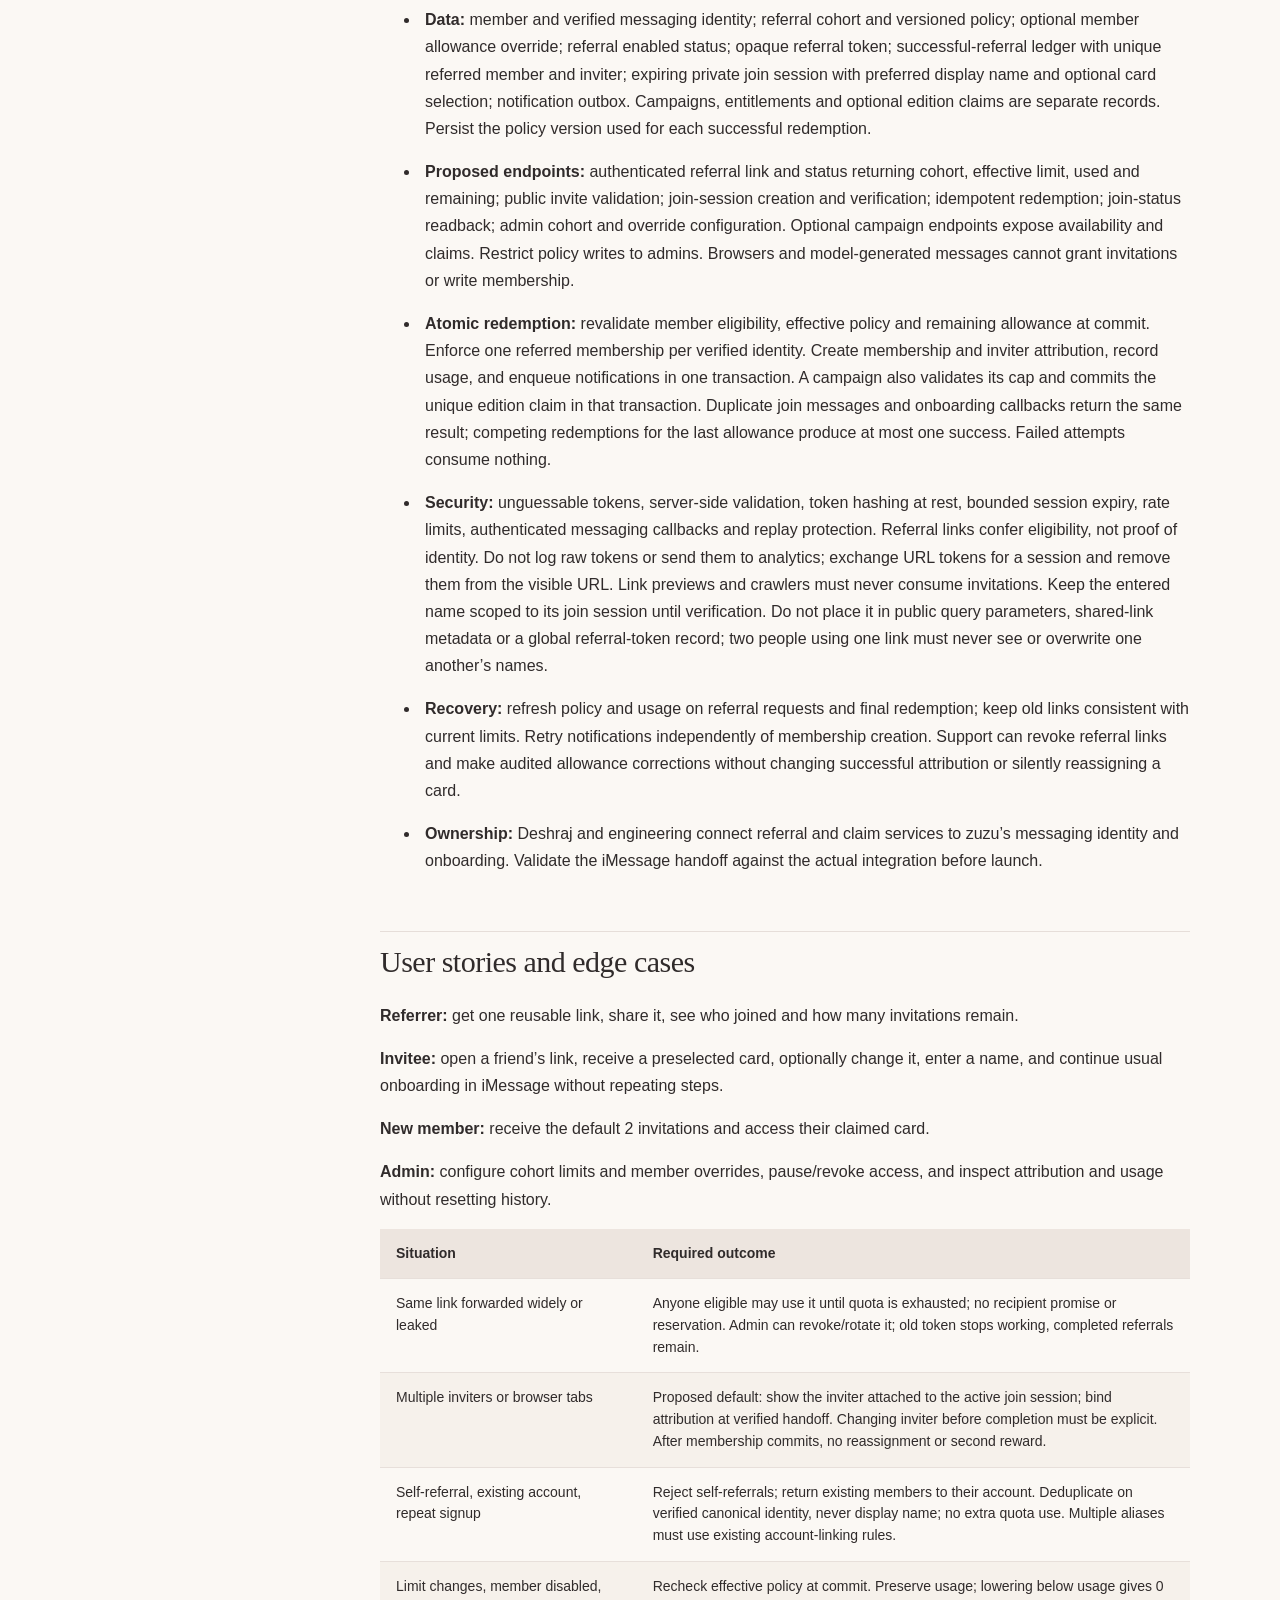
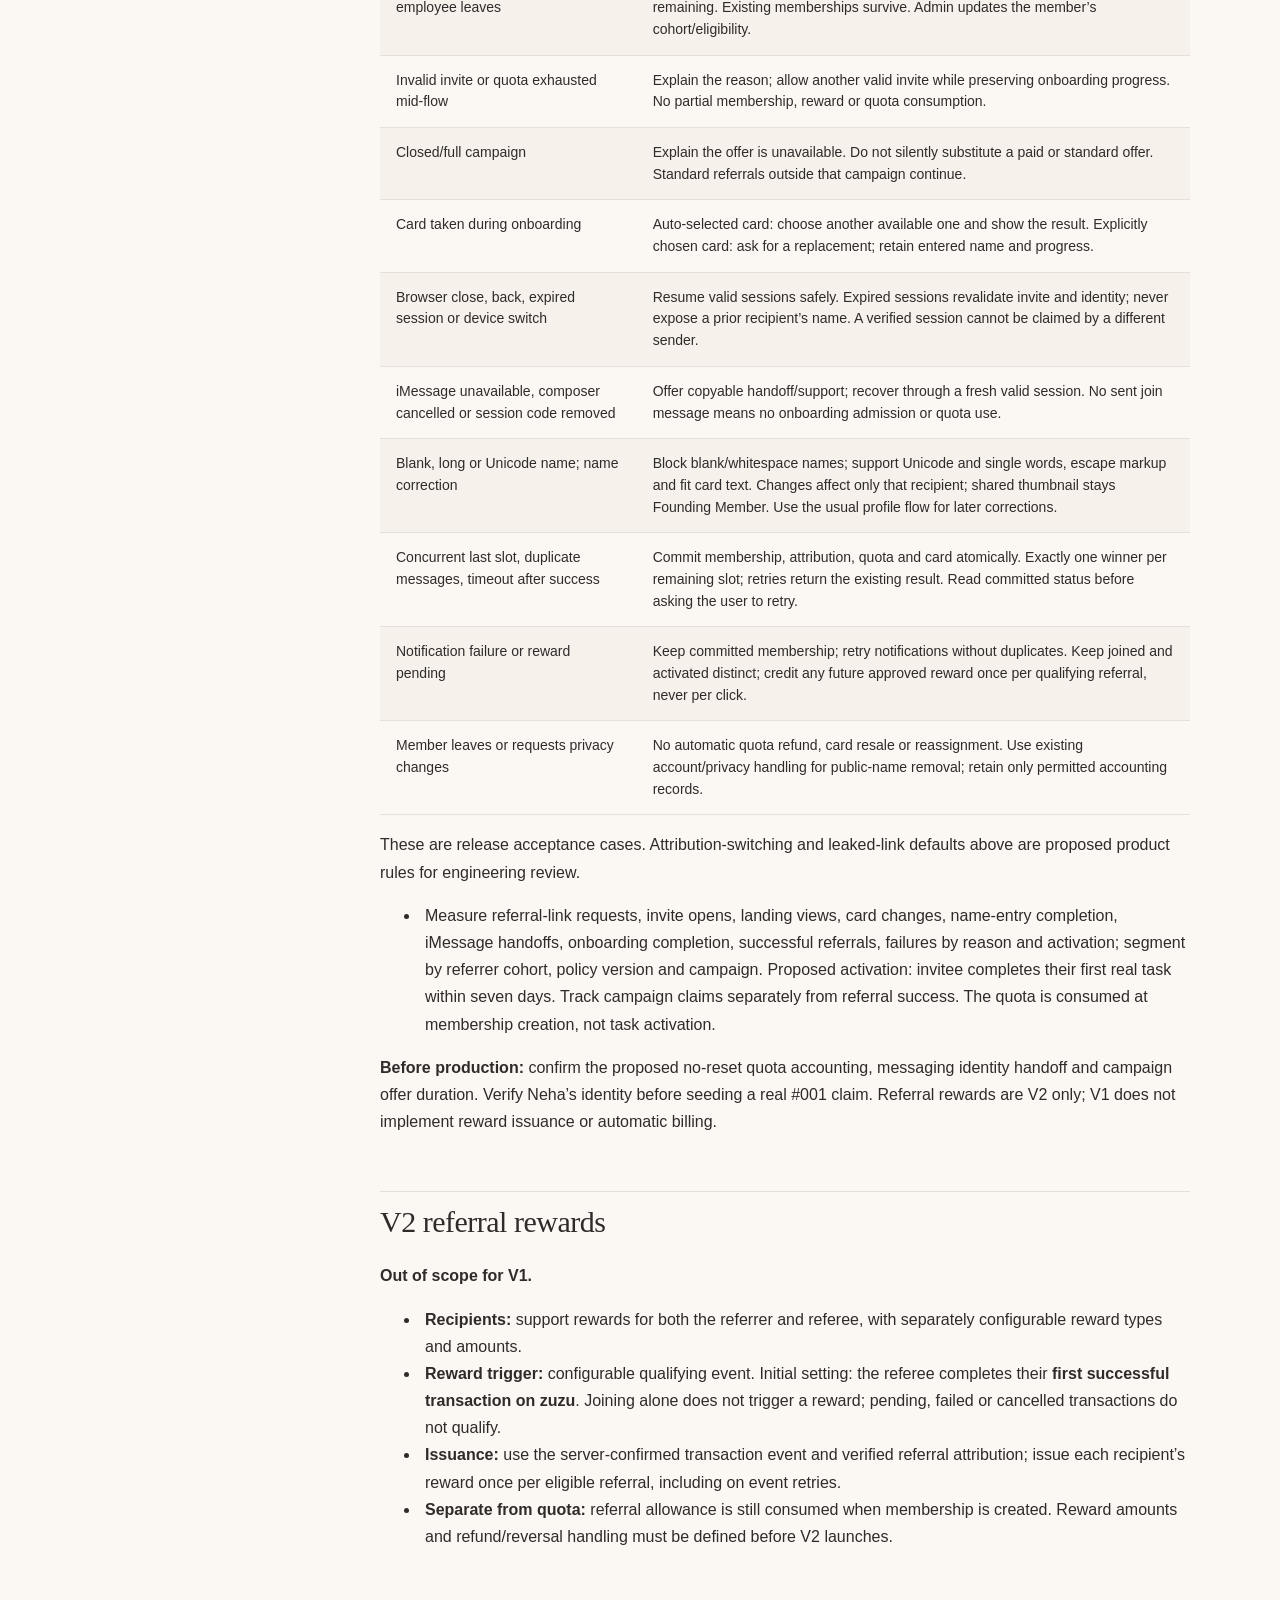
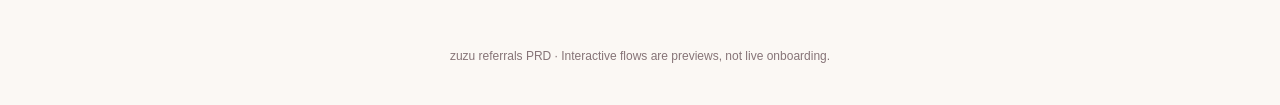
==== commit faea6b3a: "Publish V2 referral rewards scope in PRD" ====
--- a/index.html
+++ b/index.html
@@ -1 +1 @@
-<!doctype html><html lang="en"><head><meta charset="utf-8"><meta name="viewport" content="width=device-width, initial-scale=1"><meta name="robots" content="noindex,nofollow"><title>zuzu referrals PRD</title><style>*{box-sizing:border-box}html{scroll-behavior:smooth;scroll-padding-top:35px}body{margin:0;background:#fbf8f4;color:#302b2b;font:16px/1.7 -apple-system,BlinkMacSystemFont,Segoe UI,sans-serif}header{border-bottom:1px solid #e6ded9;padding:56px max(24px,calc((100vw - 1100px)/2)) 40px;background:linear-gradient(120deg,#f6ece4,#f9f6f1 65%,#eee8f4)}.eyebrow{font-size:12px;text-transform:uppercase;letter-spacing:2px;color:#875f62}h1{font-size:clamp(36px,6vw,64px);letter-spacing:-2px;line-height:1.1;margin:14px 0 20px;font-weight:500}header p{max-width:690px;margin:0;color:#6e6364}.layout{display:grid;grid-template-columns:230px minmax(0,810px);gap:60px;max-width:1150px;padding:40px 25px;margin:auto}aside{position:sticky;top:32px;align-self:start;font-size:13px}aside a{display:block;padding:8px 0;color:#7a686b;text-decoration:none}main{min-width:0}h2{font:500 30px/1.2 Georgia,serif;letter-spacing:-.5px;margin:56px 0 22px;padding-top:12px;border-top:1px solid #e6ded9}h3{font-size:20px;margin:30px 0 15px}p,ul,ol{margin:16px 0}li{padding-left:5px}strong{font-weight:600}a{color:#86595f}code{background:#eee8e3;padding:2px 4px;border-radius:4px;font-size:.88em}.table{overflow:auto}table{border-collapse:collapse;width:100%;font-size:14px;line-height:1.55}th{text-align:left;background:#ede5df}td,th{padding:14px 16px;vertical-align:top;border-bottom:1px solid #e7dfda}td:first-child{min-width:160px}tr:nth-child(even){background:#f6f1eb}.mock{background:white;border:1px solid #e7dfda;border-radius:16px;overflow:hidden}.mock-label{padding:12px 18px;font-size:12px;color:#8c777b;border-bottom:1px solid #eee}iframe{display:block;width:100%;height:920px;border:0;background:white}footer{padding:40px;text-align:center;color:#867477;font-size:12px}@media(max-width:800px){.layout{display:block;padding:24px 18px}aside{position:static;display:flex;gap:16px;overflow:auto;border-bottom:1px solid #ddd;padding-bottom:12px}aside a{min-width:150px}iframe{height:860px}h2{font-size:28px}header{padding:36px 22px}td,th{padding:12px}}</style></head><body><header><div class="eyebrow">zuzu · Product & engineering</div><h1>Referrals, by invitation.</h1><p>Configurable member allowances. One reusable invite link. A seamless journey from a friend’s message to zuzu.</p></header><div class="layout"><aside><a href="#referral-limits-and-cohort-controls">Referral limits and cohort controls</a><a href="#founding-members-campaign">Founding members campaign</a><a href="#referrer-experience-in-imessage">Referrer experience in iMessage</a><a href="#invitee-experience-across-web-and-imessage">Invitee experience across web and iMessage</a><a href="#engineering-contract">Engineering contract</a><a href="#user-stories-and-edge-cases">User stories and edge cases</a></aside><main><p>Build a reusable referral system that controls how many people each current zuzu member can invite. Limits are configurable by member cohort, with per-member exceptions. Referrers manage invitations in iMessage; invitees verify their identity and join through the same flow. The first 100 members and collectible cards are one optional launch campaign.</p><h2 id="referral-limits-and-cohort-controls">Referral limits and cohort controls</h2><div class="table"><table><thead><tr><th>Member cohort</th><th>Initial referral allowance</th></tr></thead><tbody><tr><td>Employees</td><td>5</td></tr><tr><td>Everyone else</td><td>2</td></tr></tbody></table></div><ul><li>Store limits in server-side configuration, not prompts or frontend constants. Admins can create cohorts, assign members, change a cohort’s allowance, pause referrals, and set or remove an individual member override without deploying code.</li></ul><ul><li>Resolve allowance in this order: member override → assigned referral cohort → default cohort. Assign one referral-policy cohort per member to avoid stacking allowances. Employees receive 5 total, not 5 plus the default 2. Disabling referrals takes precedence over a positive allowance.</li></ul><ul><li>Proposed v1 accounting: allowance is a cumulative total with no automatic calendar reset. <code>remaining = max(0, effective allowance − successful referrals)</code>. A referral is successful when the usual onboarding flow creates a verified new membership. Link generation, shares, visits, failed verification and abandoned sessions do not consume allowance.</li></ul><ul><li>Policy changes apply to future redemptions, including old links. Preserve historical usage across cohort changes, overrides and campaigns. Example: a member with 1 referral used moves from allowance 2 to 5 and has 4 left. Reducing their allowance below usage leaves 0 remaining and does not revoke existing memberships. Do not automatically refund quota when a referred member leaves.</li></ul><ul><li>New members receive the default allowance of 2 as soon as membership creation commits, unless assigned another cohort or override. Their allowance does not inherit their inviter’s employee entitlement.</li></ul><ul><li>Admin view must show member, cohort, effective allowance, successful referrals, remaining, enabled status and override; audit changes with actor, old/new values, time and reason.</li></ul><h2 id="founding-members-campaign">Founding members campaign</h2><p>Configure the first launch as a campaign with 100 slots, one numbered edition per member, its own offer and open or closed admission status. The core referral service has no hardcoded 100-member ceiling. Campaign eligibility and inventory are additional checks, independent of a referrer’s cohort allowance. A referral in any campaign consumes the same member allowance; campaigns do not grant fresh quota by default.</p><ul><li>Public card states are <strong>Open</strong> and <strong>Claimed</strong>. A claimed card cannot be claimed again. Opening a link or entering a code does not reserve an edition.</li></ul><ul><li>Preselection is a suggestion, not ownership: link previews and page opens never reserve inventory. Keep the suggested card stable within a join session and carry an optional edition hint in the link. Validate availability on open and again at commit. Link crawlers never create sessions or claims. The production link thumbnail is a representative card when an exact still-open edition cannot be guaranteed.</li></ul><ul><li>The shared invitation card displays <strong>Founding Member</strong> in the name position and <strong>invited by X</strong> below. It never includes a recipient name. On the web landing page, the recipient enters their preferred name; only their private preview updates. After successful onboarding, the claimed card uses that name. Disclose public card display beside the name field. Names never appear in the reusable referral link or its shared thumbnail. Remove the duplicate top-right founding-member label; keep only the zuzu wordmark at the top. Typing a name replaces Founding Member, and clearing the field restores it.</li></ul><ul><li>Homepage wording: <strong>$500 annual membership. Complimentary for first 100 founding members.</strong> Complimentary duration is a launch decision; do not infer lifetime access or create a renewal charge.</li></ul><ul><li>Current website is a preview: #001 is marked <strong>Claimed by Neha</strong>, invited by Taranjeet; the other 99 are open. Invite entry does not redeem anything. Production must bind #001 to a verified member or retain it explicitly as a demo outside production inventory.</li></ul><h2 id="referrer-experience-in-imessage">Referrer experience in iMessage</h2><div class="mock"><div class="mock-label">Interactive preview · <a href="referrer.html" target="_blank">Open full screen ↗</a></div><iframe title="referrer interactive journey" src="referrer.html" loading="lazy"></iframe></div><ol start="1"><li>Member: <strong>“Give me my referral link.”</strong> zuzu reads the current policy and usage and returns the same persistent personal link: <strong>“You have 2 invitations to zuzu. Share this with someone you’d love to bring in: [link].”</strong> An employee sees 5 initially. Counts always come from the referral service.</li></ol><ol start="2"><li>Offer a forwardable message: <strong>“I have an invitation to zuzu for you. Thought you’d love this. [link]”</strong> The founding campaign’s thumbnail uses the actual pearl card design with <strong>Founding Member</strong> in place of a recipient name and <strong>invited by X</strong>. The same link can be shared with different people, so its thumbnail stays unnamed even after someone joins. The member forwards it themselves; zuzu does not message contacts automatically.</li></ol><ol start="3"><li><strong>“Who has joined through me?”</strong> returns successful referrals and current remaining allowance: <strong>“Neha joined through you. You have 1 invitation left.”</strong> An employee with the same usage sees 4. Do not show an invitee’s browsing activity or task content.</li></ol><ol start="4"><li>On successful joining, send one transactional update: <strong>“Neha is in. Invited by you. You have 1 invitation left.”</strong> For the founding campaign, append their claimed edition number. Recognise the introduction without a public ranking.</li></ol><ol start="5"><li>At zero remaining: <strong>“All your current invitations have been used. I’ll show your updated allowance here if it changes.”</strong> Keep the existing link and block new redemptions until quota is available. Distinguish exhausted allowance, referrals paused, invalid invite and closed campaign; do not promise automatic replenishment.</li></ol><p>All active current members can refer under their effective policy. An employee cohort is an allowance rule; a founding campaign is an admission offer. Neither implies the other.</p><h3 id="invitation-model">Invitation model</h3><p><strong>Selected for v1: one shareable personal link per member</strong>, controlled by their configured referral allowance. No recipient name or contact is required from the referrer. Any eligible new recipient can redeem it while allowance remains. Attribute successful referrals and rewards using verified membership creation, not link clicks. The recipient supplies their name on the web landing page; that belongs to their join session, not the reusable link.</p><p>Recipient-bound invitation issuance, contact uploads and reminders to people who have not engaged are out of scope for v1.</p><p>Individual single-use invitations may be considered later. They are not part of the selected v1 flow.</p><h2 id="invitee-experience-across-web-and-imessage">Invitee experience across web and iMessage</h2><div class="mock"><div class="mock-label">Interactive preview · <a href="invitee.html" target="_blank">Open full screen ↗</a></div><iframe title="invitee interactive journey" src="invitee.html" loading="lazy"></iframe></div><ol start="1"><li>Start in the friend’s iMessage thread: the invitee receives the referrer’s reusable link with an unnamed pearl-card thumbnail reading <strong>Founding Member</strong>. Tapping it opens the web landing page with inviter attribution preserved; no manual invite entry is required.</li></ol><ol start="2"><li>Show one available card already selected for the founding campaign, with <strong>Choose a different card</strong> as an optional secondary action. On the same web page, ask <strong>Your name on the card</strong> and update the private card preview as they type. Standard membership asks <strong>What should we call you?</strong> without a collectible card. Require a nonblank trimmed name before <strong>Continue to iMessage</strong>; accept Unicode names and a single-word name, bound length, and safely render text. Preserve name and selection when switching cards. Do not require a gallery visit or another confirmation screen.</li></ol><ol start="3"><li><strong>Continue to iMessage</strong> saves the entered name, validated invite, inviter and selected card in a short-lived private join session, then opens the composer with <strong>“I’d like to join zuzu. [invite attached]”</strong>. Pass an opaque session reference, not a name in the shared URL. User sends the message themselves. Provide a copyable-message fallback. Typing a name or opening the composer does not create membership, claim a card or consume an invitation.</li></ol><ol start="4"><li>The sent join request is sufficient intent. Verify the sender through the messaging integration, bind their join session, and continue the usual onboarding flow with the web-entered name prefilled. Do not ask for the name again or add <strong>Ready to join?</strong> or another claim confirmation. Allow name correction through the usual flow. Illustrative greeting: <strong>“Hi Neha. Taranjeet sent you. Lovely to meet you.”</strong> Engineering reuses the existing onboarding entrypoint and remaining required steps.</li></ol><ol start="5"><li>At successful completion of usual onboarding, create membership, attribute the inviter and consume one referral atomically. For the campaign, claim and lock the selected edition in the same transaction. Return the welcome message and personal card link, then continue the usual product experience. New members receive the default 2 referrals unless configured otherwise. Do not add a second confirmation after onboarding.</li></ol><ol start="6"><li>Recheck current allowance and campaign inventory at membership commit. If an auto-selected card became unavailable, assign another available edition and clearly show the final card without repeating onboarding. If the invitee deliberately chose a specific card, ask them to choose another rather than silently replacing it; preserve their completed onboarding data. If quota ran out or the campaign filled, explain the issue and do not consume quota or partially create membership. Offer standard membership only if configured and explicitly accepted; never silently change an offer or price.</li></ol><ol start="7"><li>Existing members return to their account and existing card, if any; they do not consume another referral or change inviter attribution. Interrupted sessions resume after verification or restart safely if expired. Unsupported messaging identities receive an actionable support path. Show success only after the server commits membership.</li></ol><h2 id="engineering-contract">Engineering contract</h2><ul><li><strong>Data:</strong> member and verified messaging identity; referral cohort and versioned policy; optional member allowance override; referral enabled status; opaque referral token; successful-referral ledger with unique referred member and inviter; expiring private join session with preferred display name and optional card selection; notification outbox. Campaigns, entitlements and optional edition claims are separate records. Persist the policy version used for each successful redemption.</li></ul><ul><li><strong>Proposed endpoints:</strong> authenticated referral link and status returning cohort, effective limit, used and remaining; public invite validation; join-session creation and verification; idempotent redemption; join-status readback; admin cohort and override configuration. Optional campaign endpoints expose availability and claims. Restrict policy writes to admins. Browsers and model-generated messages cannot grant invitations or write membership.</li></ul><ul><li><strong>Atomic redemption:</strong> revalidate member eligibility, effective policy and remaining allowance at commit. Enforce one referred membership per verified identity. Create membership and inviter attribution, record usage, and enqueue notifications in one transaction. A campaign also validates its cap and commits the unique edition claim in that transaction. Duplicate join messages and onboarding callbacks return the same result; competing redemptions for the last allowance produce at most one success. Failed attempts consume nothing.</li></ul><ul><li><strong>Security:</strong> unguessable tokens, server-side validation, token hashing at rest, bounded session expiry, rate limits, authenticated messaging callbacks and replay protection. Referral links confer eligibility, not proof of identity. Do not log raw tokens or send them to analytics; exchange URL tokens for a session and remove them from the visible URL. Link previews and crawlers must never consume invitations. Keep the entered name scoped to its join session until verification. Do not place it in public query parameters, shared-link metadata or a global referral-token record; two people using one link must never see or overwrite one another’s names.</li></ul><ul><li><strong>Recovery:</strong> refresh policy and usage on referral requests and final redemption; keep old links consistent with current limits. Retry notifications independently of membership creation. Support can revoke referral links and make audited allowance corrections without changing successful attribution or silently reassigning a card.</li></ul><ul><li><strong>Ownership:</strong> Deshraj and engineering connect referral and claim services to zuzu’s messaging identity and onboarding. Validate the iMessage handoff against the actual integration before launch.</li></ul><h2 id="user-stories-and-edge-cases">User stories and edge cases</h2><p><strong>Referrer:</strong> get one reusable link, share it, see who joined and how many invitations remain.</p><p><strong>Invitee:</strong> open a friend’s link, receive a preselected card, optionally change it, enter a name, and continue usual onboarding in iMessage without repeating steps.</p><p><strong>New member:</strong> receive the default 2 invitations and access their claimed card.</p><p><strong>Admin:</strong> configure cohort limits and member overrides, pause/revoke access, and inspect attribution and usage without resetting history.</p><div class="table"><table><thead><tr><th>Situation</th><th>Required outcome</th></tr></thead><tbody><tr><td>Same link forwarded widely or leaked</td><td>Anyone eligible may use it until quota is exhausted; no recipient promise or reservation. Admin can revoke/rotate it; old token stops working, completed referrals remain.</td></tr><tr><td>Multiple inviters or browser tabs</td><td>Proposed default: show the inviter attached to the active join session; bind attribution at verified handoff. Changing inviter before completion must be explicit. After membership commits, no reassignment or second reward.</td></tr><tr><td>Self-referral, existing account, repeat signup</td><td>Reject self-referrals; return existing members to their account. Deduplicate on verified canonical identity, never display name; no extra quota use. Multiple aliases must use existing account-linking rules.</td></tr><tr><td>Limit changes, member disabled, employee leaves</td><td>Recheck effective policy at commit. Preserve usage; lowering below usage gives 0 remaining. Existing memberships survive. Admin updates the member’s cohort/eligibility.</td></tr><tr><td>Invalid invite or quota exhausted mid-flow</td><td>Explain the reason; allow another valid invite while preserving onboarding progress. No partial membership, reward or quota consumption.</td></tr><tr><td>Closed/full campaign</td><td>Explain the offer is unavailable. Do not silently substitute a paid or standard offer. Standard referrals outside that campaign continue.</td></tr><tr><td>Card taken during onboarding</td><td>Auto-selected card: choose another available one and show the result. Explicitly chosen card: ask for a replacement; retain entered name and progress.</td></tr><tr><td>Browser close, back, expired session or device switch</td><td>Resume valid sessions safely. Expired sessions revalidate invite and identity; never expose a prior recipient’s name. A verified session cannot be claimed by a different sender.</td></tr><tr><td>iMessage unavailable, composer cancelled or session code removed</td><td>Offer copyable handoff/support; recover through a fresh valid session. No sent join message means no onboarding admission or quota use.</td></tr><tr><td>Blank, long or Unicode name; name correction</td><td>Block blank/whitespace names; support Unicode and single words, escape markup and fit card text. Changes affect only that recipient; shared thumbnail stays Founding Member. Use the usual profile flow for later corrections.</td></tr><tr><td>Concurrent last slot, duplicate messages, timeout after success</td><td>Commit membership, attribution, quota and card atomically. Exactly one winner per remaining slot; retries return the existing result. Read committed status before asking the user to retry.</td></tr><tr><td>Notification failure or reward pending</td><td>Keep committed membership; retry notifications without duplicates. Keep joined and activated distinct; credit any future approved reward once per qualifying referral, never per click.</td></tr><tr><td>Member leaves or requests privacy changes</td><td>No automatic quota refund, card resale or reassignment. Use existing account/privacy handling for public-name removal; retain only permitted accounting records.</td></tr></tbody></table></div><p>These are release acceptance cases. Attribution-switching and leaked-link defaults above are proposed product rules for engineering review.</p><ul><li>Measure referral-link requests, invite opens, landing views, card changes, name-entry completion, iMessage handoffs, onboarding completion, successful referrals, failures by reason and activation; segment by referrer cohort, policy version and campaign. Proposed activation: invitee completes their first real task within seven days. Track campaign claims separately from referral success. The quota is consumed at membership creation, not task activation.</li></ul><p><strong>Before production:</strong> confirm the proposed no-reset quota accounting, messaging identity handoff and campaign offer duration. Verify Neha’s identity before seeding a real #001 claim. Employee rewards remain a separate policy requiring approved amounts and activation criteria; this PRD does not implement payouts or automatic billing.</p></main></div><footer>zuzu referrals PRD · Interactive flows are previews, not live onboarding.</footer></body></html>+<!doctype html><html lang="en"><head><meta charset="utf-8"><meta name="viewport" content="width=device-width, initial-scale=1"><meta name="robots" content="noindex,nofollow"><title>zuzu referrals PRD</title><style>*{box-sizing:border-box}html{scroll-behavior:smooth;scroll-padding-top:35px}body{margin:0;background:#fbf8f4;color:#302b2b;font:16px/1.7 -apple-system,BlinkMacSystemFont,Segoe UI,sans-serif}header{border-bottom:1px solid #e6ded9;padding:56px max(24px,calc((100vw - 1100px)/2)) 40px;background:linear-gradient(120deg,#f6ece4,#f9f6f1 65%,#eee8f4)}.eyebrow{font-size:12px;text-transform:uppercase;letter-spacing:2px;color:#875f62}h1{font-size:clamp(36px,6vw,64px);letter-spacing:-2px;line-height:1.1;margin:14px 0 20px;font-weight:500}header p{max-width:690px;margin:0;color:#6e6364}.layout{display:grid;grid-template-columns:230px minmax(0,810px);gap:60px;max-width:1150px;padding:40px 25px;margin:auto}aside{position:sticky;top:32px;align-self:start;font-size:13px}aside a{display:block;padding:8px 0;color:#7a686b;text-decoration:none}main{min-width:0}h2{font:500 30px/1.2 Georgia,serif;letter-spacing:-.5px;margin:56px 0 22px;padding-top:12px;border-top:1px solid #e6ded9}h3{font-size:20px;margin:30px 0 15px}p,ul,ol{margin:16px 0}li{padding-left:5px}strong{font-weight:600}a{color:#86595f}code{background:#eee8e3;padding:2px 4px;border-radius:4px;font-size:.88em}.table{overflow:auto}table{border-collapse:collapse;width:100%;font-size:14px;line-height:1.55}th{text-align:left;background:#ede5df}td,th{padding:14px 16px;vertical-align:top;border-bottom:1px solid #e7dfda}td:first-child{min-width:160px}tr:nth-child(even){background:#f6f1eb}.mock{background:white;border:1px solid #e7dfda;border-radius:16px;overflow:hidden}.mock-label{padding:12px 18px;font-size:12px;color:#8c777b;border-bottom:1px solid #eee}iframe{display:block;width:100%;height:920px;border:0;background:white}footer{padding:40px;text-align:center;color:#867477;font-size:12px}@media(max-width:800px){.layout{display:block;padding:24px 18px}aside{position:static;display:flex;gap:16px;overflow:auto;border-bottom:1px solid #ddd;padding-bottom:12px}aside a{min-width:150px}iframe{height:860px}h2{font-size:28px}header{padding:36px 22px}td,th{padding:12px}}</style></head><body><header><div class="eyebrow">zuzu · Product & engineering</div><h1>Referrals, by invitation.</h1><p>Configurable member allowances. One reusable invite link. A seamless journey from a friend’s message to zuzu.</p></header><div class="layout"><aside><a href="#referral-limits-and-cohort-controls">Referral limits and cohort controls</a><a href="#founding-members-campaign">Founding members campaign</a><a href="#referrer-experience-in-imessage">Referrer experience in iMessage</a><a href="#invitee-experience-across-web-and-imessage">Invitee experience across web and iMessage</a><a href="#engineering-contract">Engineering contract</a><a href="#user-stories-and-edge-cases">User stories and edge cases</a><a href="#v2-referral-rewards">V2 referral rewards</a></aside><main><p>Build a reusable referral system that controls how many people each current zuzu member can invite. Limits are configurable by member cohort, with per-member exceptions. Referrers manage invitations in iMessage; invitees verify their identity and join through the same flow. The first 100 members and collectible cards are one optional launch campaign.</p><h2 id="referral-limits-and-cohort-controls">Referral limits and cohort controls</h2><div class="table"><table><thead><tr><th>Member cohort</th><th>Initial referral allowance</th></tr></thead><tbody><tr><td>Employees</td><td>5</td></tr><tr><td>Everyone else</td><td>2</td></tr></tbody></table></div><ul><li>Store limits in server-side configuration, not prompts or frontend constants. Admins can create cohorts, assign members, change a cohort’s allowance, pause referrals, and set or remove an individual member override without deploying code.</li></ul><ul><li>Resolve allowance in this order: member override → assigned referral cohort → default cohort. Assign one referral-policy cohort per member to avoid stacking allowances. Employees receive 5 total, not 5 plus the default 2. Disabling referrals takes precedence over a positive allowance.</li></ul><ul><li>Proposed v1 accounting: allowance is a cumulative total with no automatic calendar reset. <code>remaining = max(0, effective allowance − successful referrals)</code>. A referral is successful when the usual onboarding flow creates a verified new membership. Link generation, shares, visits, failed verification and abandoned sessions do not consume allowance.</li></ul><ul><li>Policy changes apply to future redemptions, including old links. Preserve historical usage across cohort changes, overrides and campaigns. Example: a member with 1 referral used moves from allowance 2 to 5 and has 4 left. Reducing their allowance below usage leaves 0 remaining and does not revoke existing memberships. Do not automatically refund quota when a referred member leaves.</li></ul><ul><li>New members receive the default allowance of 2 as soon as membership creation commits, unless assigned another cohort or override. Their allowance does not inherit their inviter’s employee entitlement.</li></ul><ul><li>Admin view must show member, cohort, effective allowance, successful referrals, remaining, enabled status and override; audit changes with actor, old/new values, time and reason.</li></ul><h2 id="founding-members-campaign">Founding members campaign</h2><p>Configure the first launch as a campaign with 100 slots, one numbered edition per member, its own offer and open or closed admission status. The core referral service has no hardcoded 100-member ceiling. Campaign eligibility and inventory are additional checks, independent of a referrer’s cohort allowance. A referral in any campaign consumes the same member allowance; campaigns do not grant fresh quota by default.</p><ul><li>Public card states are <strong>Open</strong> and <strong>Claimed</strong>. A claimed card cannot be claimed again. Opening a link or entering a code does not reserve an edition.</li></ul><ul><li>Preselection is a suggestion, not ownership: link previews and page opens never reserve inventory. Keep the suggested card stable within a join session and carry an optional edition hint in the link. Validate availability on open and again at commit. Link crawlers never create sessions or claims. The production link thumbnail is a representative card when an exact still-open edition cannot be guaranteed.</li></ul><ul><li>The shared invitation card displays <strong>Founding Member</strong> in the name position and <strong>invited by X</strong> below. It never includes a recipient name. On the web landing page, the recipient enters their preferred name; only their private preview updates. After successful onboarding, the claimed card uses that name. Disclose public card display beside the name field. Names never appear in the reusable referral link or its shared thumbnail. Remove the duplicate top-right founding-member label; keep only the zuzu wordmark at the top. Typing a name replaces Founding Member, and clearing the field restores it.</li></ul><ul><li>Homepage wording: <strong>$500 annual membership. Complimentary for first 100 founding members.</strong> Complimentary duration is a launch decision; do not infer lifetime access or create a renewal charge.</li></ul><ul><li>Current website is a preview: #001 is marked <strong>Claimed by Neha</strong>, invited by Taranjeet; the other 99 are open. Invite entry does not redeem anything. Production must bind #001 to a verified member or retain it explicitly as a demo outside production inventory.</li></ul><h2 id="referrer-experience-in-imessage">Referrer experience in iMessage</h2><div class="mock"><div class="mock-label">Interactive preview · <a href="referrer.html" target="_blank">Open full screen ↗</a></div><iframe title="referrer interactive journey" src="referrer.html" loading="lazy"></iframe></div><ol start="1"><li>Member: <strong>“Give me my referral link.”</strong> zuzu reads the current policy and usage and returns the same persistent personal link: <strong>“You have 2 invitations to zuzu. Share this with someone you’d love to bring in: [link].”</strong> An employee sees 5 initially. Counts always come from the referral service.</li></ol><ol start="2"><li>Offer a forwardable message: <strong>“I have an invitation to zuzu for you. Thought you’d love this. [link]”</strong> The founding campaign’s thumbnail uses the actual pearl card design with <strong>Founding Member</strong> in place of a recipient name and <strong>invited by X</strong>. The same link can be shared with different people, so its thumbnail stays unnamed even after someone joins. The member forwards it themselves; zuzu does not message contacts automatically.</li></ol><ol start="3"><li><strong>“Who has joined through me?”</strong> returns successful referrals and current remaining allowance: <strong>“Neha joined through you. You have 1 invitation left.”</strong> An employee with the same usage sees 4. Do not show an invitee’s browsing activity or task content.</li></ol><ol start="4"><li>On successful joining, send one transactional update: <strong>“Neha is in. Invited by you. You have 1 invitation left.”</strong> For the founding campaign, append their claimed edition number. Recognise the introduction without a public ranking.</li></ol><ol start="5"><li>At zero remaining: <strong>“All your current invitations have been used. I’ll show your updated allowance here if it changes.”</strong> Keep the existing link and block new redemptions until quota is available. Distinguish exhausted allowance, referrals paused, invalid invite and closed campaign; do not promise automatic replenishment.</li></ol><p>All active current members can refer under their effective policy. An employee cohort is an allowance rule; a founding campaign is an admission offer. Neither implies the other.</p><h3 id="invitation-model">Invitation model</h3><p><strong>Selected for v1: one shareable personal link per member</strong>, controlled by their configured referral allowance. No recipient name or contact is required from the referrer. Any eligible new recipient can redeem it while allowance remains. Attribute successful referrals at verified membership creation, not link clicks. V2 rewards use the separately configured qualifying event. The recipient supplies their name on the web landing page; that belongs to their join session, not the reusable link.</p><p>Recipient-bound invitation issuance, contact uploads and reminders to people who have not engaged are out of scope for v1.</p><p>Individual single-use invitations may be considered later. They are not part of the selected v1 flow.</p><h2 id="invitee-experience-across-web-and-imessage">Invitee experience across web and iMessage</h2><div class="mock"><div class="mock-label">Interactive preview · <a href="invitee.html" target="_blank">Open full screen ↗</a></div><iframe title="invitee interactive journey" src="invitee.html" loading="lazy"></iframe></div><ol start="1"><li>Start in the friend’s iMessage thread: the invitee receives the referrer’s reusable link with an unnamed pearl-card thumbnail reading <strong>Founding Member</strong>. Tapping it opens the web landing page with inviter attribution preserved; no manual invite entry is required.</li></ol><ol start="2"><li>Show one available card already selected for the founding campaign, with <strong>Choose a different card</strong> as an optional secondary action. On the same web page, ask <strong>Your name on the card</strong> and update the private card preview as they type. Standard membership asks <strong>What should we call you?</strong> without a collectible card. Require a nonblank trimmed name before <strong>Continue to iMessage</strong>; accept Unicode names and a single-word name, bound length, and safely render text. Preserve name and selection when switching cards. Do not require a gallery visit or another confirmation screen.</li></ol><ol start="3"><li><strong>Continue to iMessage</strong> saves the entered name, validated invite, inviter and selected card in a short-lived private join session, then opens the composer with <strong>“I’d like to join zuzu. [invite attached]”</strong>. Pass an opaque session reference, not a name in the shared URL. User sends the message themselves. Provide a copyable-message fallback. Typing a name or opening the composer does not create membership, claim a card or consume an invitation.</li></ol><ol start="4"><li>The sent join request is sufficient intent. Verify the sender through the messaging integration, bind their join session, and continue the usual onboarding flow with the web-entered name prefilled. Do not ask for the name again or add <strong>Ready to join?</strong> or another claim confirmation. Allow name correction through the usual flow. Illustrative greeting: <strong>“Hi Neha. Taranjeet sent you. Lovely to meet you.”</strong> Engineering reuses the existing onboarding entrypoint and remaining required steps.</li></ol><ol start="5"><li>At successful completion of usual onboarding, create membership, attribute the inviter and consume one referral atomically. For the campaign, claim and lock the selected edition in the same transaction. Return the welcome message and personal card link, then continue the usual product experience. New members receive the default 2 referrals unless configured otherwise. Do not add a second confirmation after onboarding.</li></ol><ol start="6"><li>Recheck current allowance and campaign inventory at membership commit. If an auto-selected card became unavailable, assign another available edition and clearly show the final card without repeating onboarding. If the invitee deliberately chose a specific card, ask them to choose another rather than silently replacing it; preserve their completed onboarding data. If quota ran out or the campaign filled, explain the issue and do not consume quota or partially create membership. Offer standard membership only if configured and explicitly accepted; never silently change an offer or price.</li></ol><ol start="7"><li>Existing members return to their account and existing card, if any; they do not consume another referral or change inviter attribution. Interrupted sessions resume after verification or restart safely if expired. Unsupported messaging identities receive an actionable support path. Show success only after the server commits membership.</li></ol><h2 id="engineering-contract">Engineering contract</h2><ul><li><strong>Data:</strong> member and verified messaging identity; referral cohort and versioned policy; optional member allowance override; referral enabled status; opaque referral token; successful-referral ledger with unique referred member and inviter; expiring private join session with preferred display name and optional card selection; notification outbox. Campaigns, entitlements and optional edition claims are separate records. Persist the policy version used for each successful redemption.</li></ul><ul><li><strong>Proposed endpoints:</strong> authenticated referral link and status returning cohort, effective limit, used and remaining; public invite validation; join-session creation and verification; idempotent redemption; join-status readback; admin cohort and override configuration. Optional campaign endpoints expose availability and claims. Restrict policy writes to admins. Browsers and model-generated messages cannot grant invitations or write membership.</li></ul><ul><li><strong>Atomic redemption:</strong> revalidate member eligibility, effective policy and remaining allowance at commit. Enforce one referred membership per verified identity. Create membership and inviter attribution, record usage, and enqueue notifications in one transaction. A campaign also validates its cap and commits the unique edition claim in that transaction. Duplicate join messages and onboarding callbacks return the same result; competing redemptions for the last allowance produce at most one success. Failed attempts consume nothing.</li></ul><ul><li><strong>Security:</strong> unguessable tokens, server-side validation, token hashing at rest, bounded session expiry, rate limits, authenticated messaging callbacks and replay protection. Referral links confer eligibility, not proof of identity. Do not log raw tokens or send them to analytics; exchange URL tokens for a session and remove them from the visible URL. Link previews and crawlers must never consume invitations. Keep the entered name scoped to its join session until verification. Do not place it in public query parameters, shared-link metadata or a global referral-token record; two people using one link must never see or overwrite one another’s names.</li></ul><ul><li><strong>Recovery:</strong> refresh policy and usage on referral requests and final redemption; keep old links consistent with current limits. Retry notifications independently of membership creation. Support can revoke referral links and make audited allowance corrections without changing successful attribution or silently reassigning a card.</li></ul><ul><li><strong>Ownership:</strong> Deshraj and engineering connect referral and claim services to zuzu’s messaging identity and onboarding. Validate the iMessage handoff against the actual integration before launch.</li></ul><h2 id="user-stories-and-edge-cases">User stories and edge cases</h2><p><strong>Referrer:</strong> get one reusable link, share it, see who joined and how many invitations remain.</p><p><strong>Invitee:</strong> open a friend’s link, receive a preselected card, optionally change it, enter a name, and continue usual onboarding in iMessage without repeating steps.</p><p><strong>New member:</strong> receive the default 2 invitations and access their claimed card.</p><p><strong>Admin:</strong> configure cohort limits and member overrides, pause/revoke access, and inspect attribution and usage without resetting history.</p><div class="table"><table><thead><tr><th>Situation</th><th>Required outcome</th></tr></thead><tbody><tr><td>Same link forwarded widely or leaked</td><td>Anyone eligible may use it until quota is exhausted; no recipient promise or reservation. Admin can revoke/rotate it; old token stops working, completed referrals remain.</td></tr><tr><td>Multiple inviters or browser tabs</td><td>Proposed default: show the inviter attached to the active join session; bind attribution at verified handoff. Changing inviter before completion must be explicit. After membership commits, no reassignment or second reward.</td></tr><tr><td>Self-referral, existing account, repeat signup</td><td>Reject self-referrals; return existing members to their account. Deduplicate on verified canonical identity, never display name; no extra quota use. Multiple aliases must use existing account-linking rules.</td></tr><tr><td>Limit changes, member disabled, employee leaves</td><td>Recheck effective policy at commit. Preserve usage; lowering below usage gives 0 remaining. Existing memberships survive. Admin updates the member’s cohort/eligibility.</td></tr><tr><td>Invalid invite or quota exhausted mid-flow</td><td>Explain the reason; allow another valid invite while preserving onboarding progress. No partial membership, reward or quota consumption.</td></tr><tr><td>Closed/full campaign</td><td>Explain the offer is unavailable. Do not silently substitute a paid or standard offer. Standard referrals outside that campaign continue.</td></tr><tr><td>Card taken during onboarding</td><td>Auto-selected card: choose another available one and show the result. Explicitly chosen card: ask for a replacement; retain entered name and progress.</td></tr><tr><td>Browser close, back, expired session or device switch</td><td>Resume valid sessions safely. Expired sessions revalidate invite and identity; never expose a prior recipient’s name. A verified session cannot be claimed by a different sender.</td></tr><tr><td>iMessage unavailable, composer cancelled or session code removed</td><td>Offer copyable handoff/support; recover through a fresh valid session. No sent join message means no onboarding admission or quota use.</td></tr><tr><td>Blank, long or Unicode name; name correction</td><td>Block blank/whitespace names; support Unicode and single words, escape markup and fit card text. Changes affect only that recipient; shared thumbnail stays Founding Member. Use the usual profile flow for later corrections.</td></tr><tr><td>Concurrent last slot, duplicate messages, timeout after success</td><td>Commit membership, attribution, quota and card atomically. Exactly one winner per remaining slot; retries return the existing result. Read committed status before asking the user to retry.</td></tr><tr><td>Notification failure or reward pending</td><td>Keep committed membership; retry notifications without duplicates. Keep joined and activated distinct; credit any future approved reward once per qualifying referral, never per click.</td></tr><tr><td>Member leaves or requests privacy changes</td><td>No automatic quota refund, card resale or reassignment. Use existing account/privacy handling for public-name removal; retain only permitted accounting records.</td></tr></tbody></table></div><p>These are release acceptance cases. Attribution-switching and leaked-link defaults above are proposed product rules for engineering review.</p><ul><li>Measure referral-link requests, invite opens, landing views, card changes, name-entry completion, iMessage handoffs, onboarding completion, successful referrals, failures by reason and activation; segment by referrer cohort, policy version and campaign. Proposed activation: invitee completes their first real task within seven days. Track campaign claims separately from referral success. The quota is consumed at membership creation, not task activation.</li></ul><p><strong>Before production:</strong> confirm the proposed no-reset quota accounting, messaging identity handoff and campaign offer duration. Verify Neha’s identity before seeding a real #001 claim. Referral rewards are V2 only; V1 does not implement reward issuance or automatic billing.</p><h2 id="v2-referral-rewards">V2 referral rewards</h2><p><strong>Out of scope for V1.</strong></p><ul><li><strong>Recipients:</strong> support rewards for both the referrer and referee, with separately configurable reward types and amounts.</li><li><strong>Reward trigger:</strong> configurable qualifying event. Initial setting: the referee completes their <strong>first successful transaction on zuzu</strong>. Joining alone does not trigger a reward; pending, failed or cancelled transactions do not qualify.</li><li><strong>Issuance:</strong> use the server-confirmed transaction event and verified referral attribution; issue each recipient’s reward once per eligible referral, including on event retries.</li><li><strong>Separate from quota:</strong> referral allowance is still consumed when membership is created. Reward amounts and refund/reversal handling must be defined before V2 launches.</li></ul></main></div><footer>zuzu referrals PRD · Interactive flows are previews, not live onboarding.</footer></body></html>
